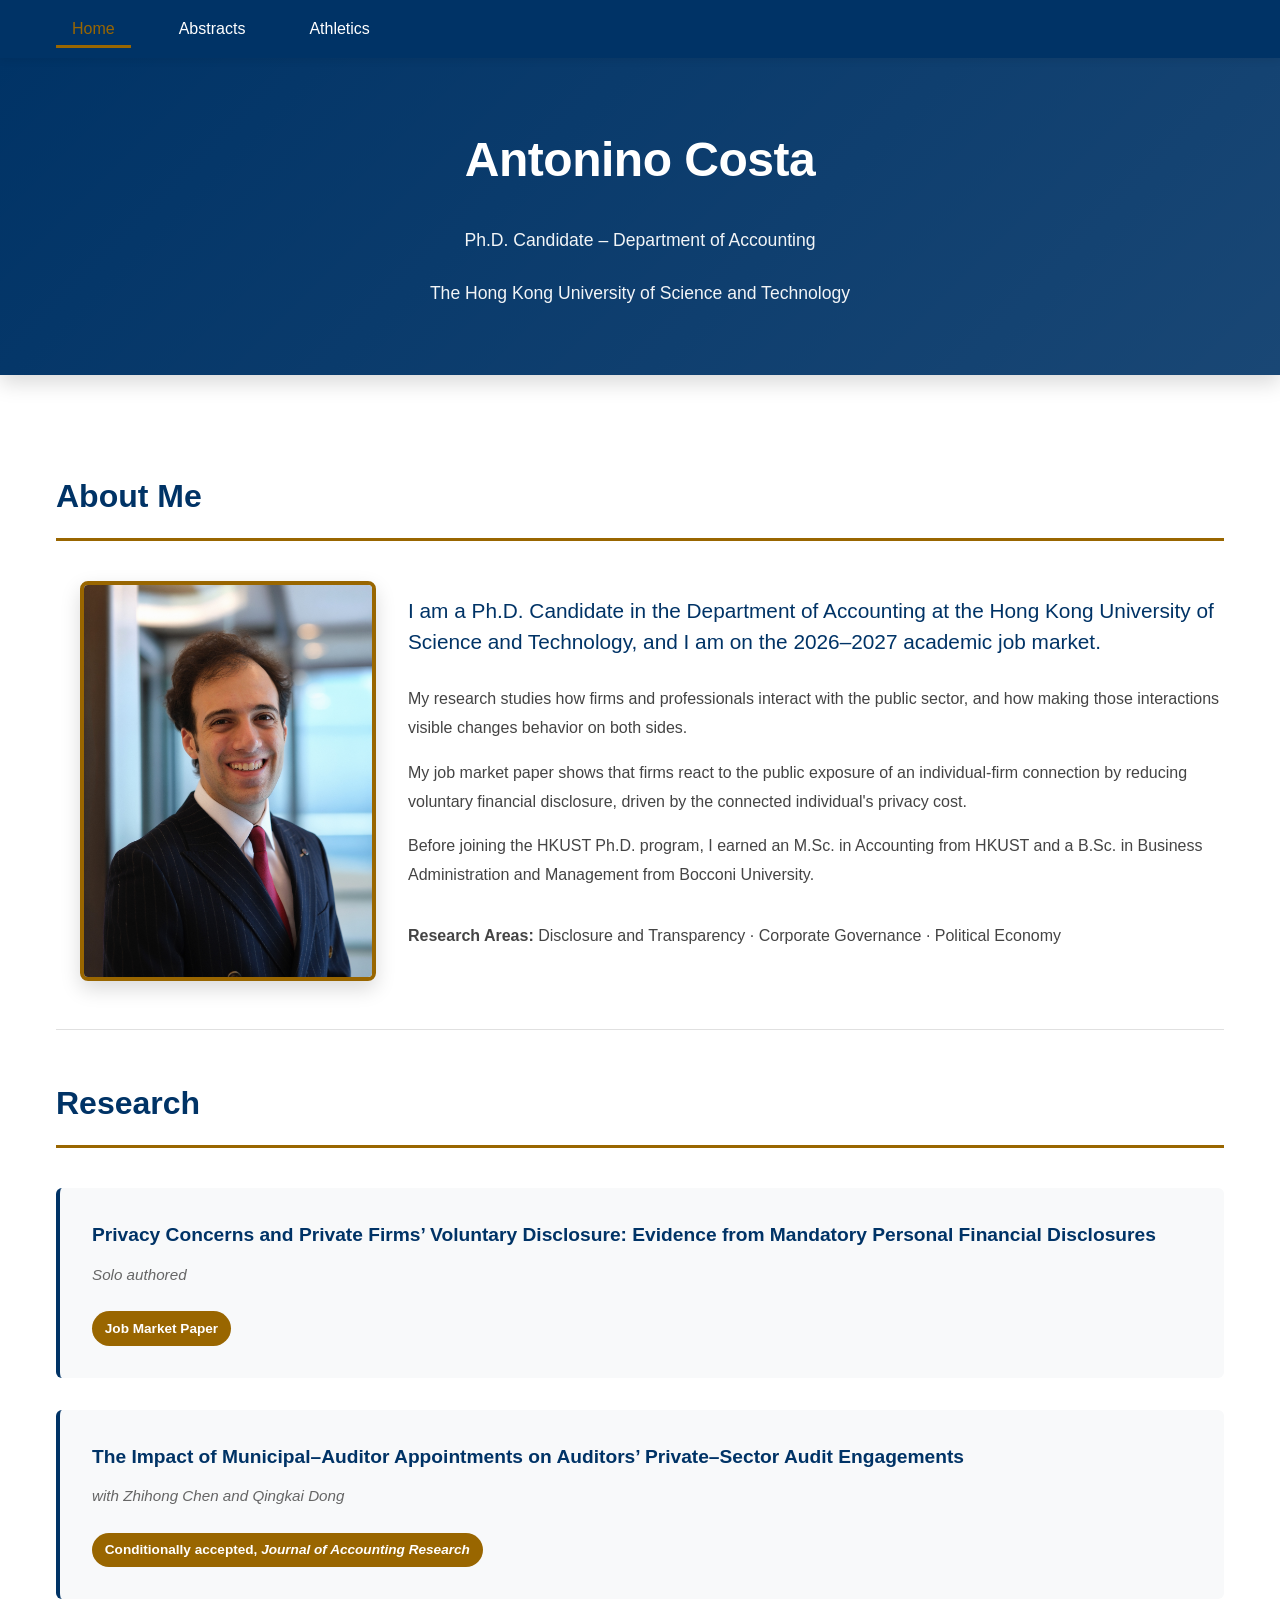
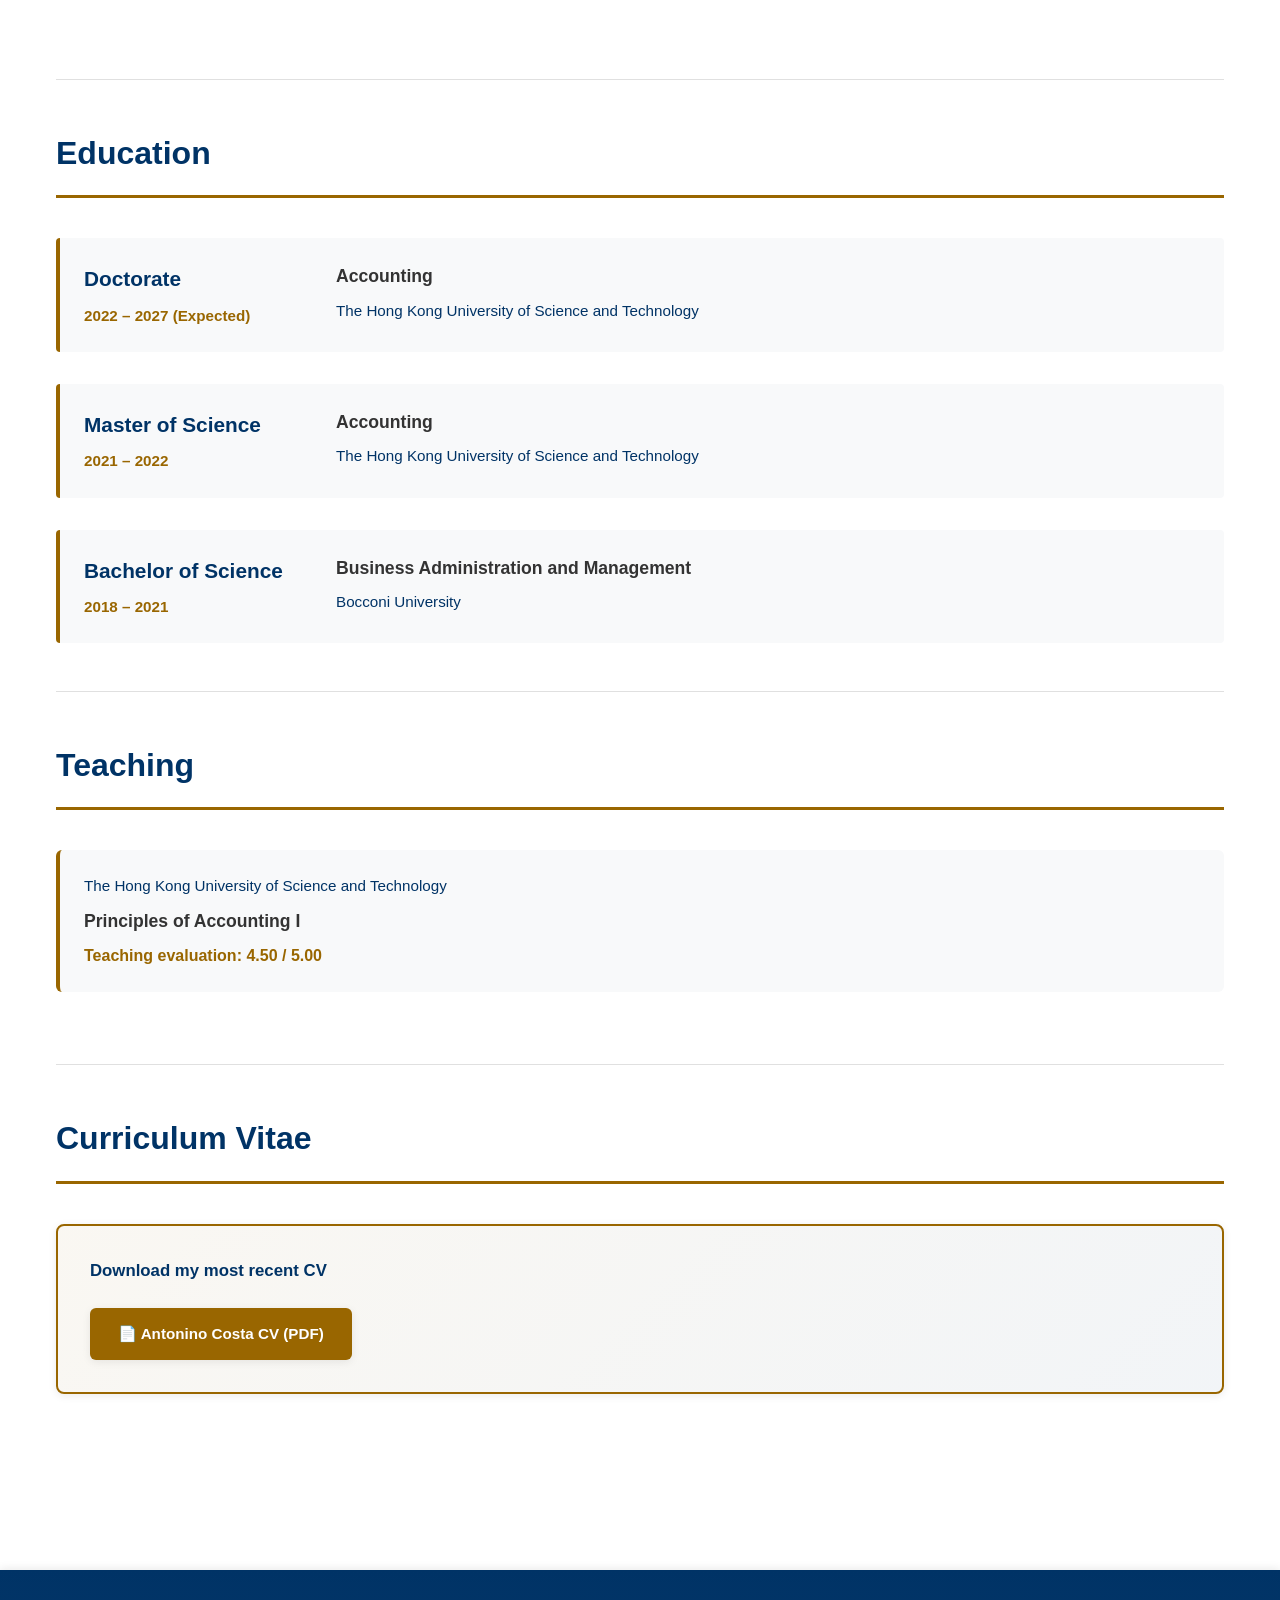
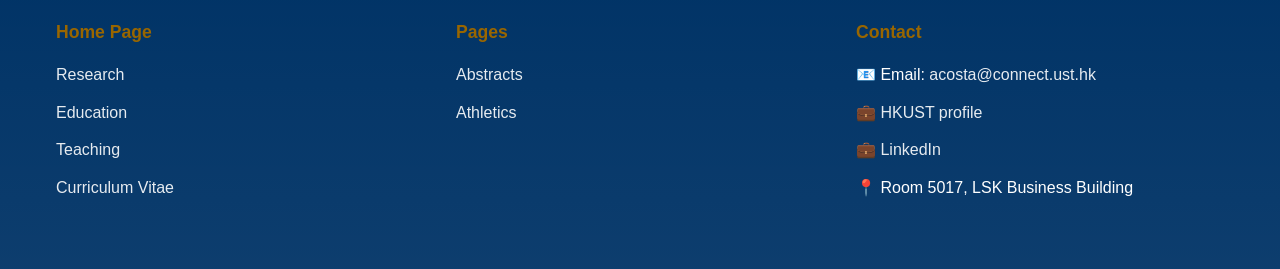
==== index.html @ 9cc1e77f "empty" ====
<!DOCTYPE html>
<html lang="en" translate="no">
<head>
    <meta charset="UTF-8">
    <meta name="google-site-verification" content="oJde-VZLw5Wp835cpWdoQq_zmQ8JZDAaL4ZJ8_jVG5o" />
    <meta name="viewport" content="width=device-width, initial-scale=1.0">
    <meta http-equiv="X-UA-Compatible" content="ie=edge">
    <title>Antonino Costa | Ph.D. Candidate in Accounting, HKUST</title>
    <meta name="description" content="Antonino Costa is a Ph.D. Candidate in Accounting at HKUST, on the 2026-2027 academic job market. Research on transparency, political economy, and private firms.">
    <meta name="keywords" content="Antonino Costa, Accounting, Political Economy, Transparency, Disclosure, HKUST, Job Market Candidate">
    <meta name="author" content="Antonino Costa">
    <meta name="google" content="notranslate">
    <link rel="canonical" href="https://antoninocosta.github.io/">



    <!-- Link previews (LinkedIn, Slack, X, iMessage) -->
    <meta property="og:type" content="profile">
    <meta property="og:title" content="Antonino Costa | Ph.D. Candidate in Accounting, HKUST">
    <meta property="og:description" content="Ph.D. Candidate in Accounting at HKUST, on the 2026-2027 academic job market. Research on transparency, political economy, and private firms.">
    <meta property="og:url" content="https://antoninocosta.github.io/">
    <meta property="og:image" content="https://antoninocosta.github.io/assets/profile.JPG">

    <!-- Content Security Policy -->
    <meta http-equiv="Content-Security-Policy" content="default-src 'self'; style-src 'self'; img-src 'self' data:; font-src 'self'; script-src 'none'; frame-src 'none'; object-src 'none'; base-uri 'self'; form-action 'self'; frame-ancestors 'none';">

    <link rel="stylesheet" href="css/style.css">
    <link rel="icon" type="image/svg+xml"
          href="data:image/svg+xml,<svg xmlns='http://www.w3.org/2000/svg' viewBox='0 0 100 100'><text x='8' y='75' font-family='Georgia,serif' font-size='70'>AC</text></svg>">
</head>
<body>
    <a href="#main-content" class="skip-link">Skip to main content</a>

    <!-- Navigation -->
    <nav class="navbar" role="navigation" aria-label="Main navigation">
        <div class="container">
            <ul class="nav-list">
                <li><a href="index.html" class="nav-link active" aria-current="page">Home</a></li>
                <li><a href="pages/abstracts.html" class="nav-link">Abstracts</a></li>
                <li><a href="pages/running.html" class="nav-link">Athletics</a></li>
            </ul>
        </div>
    </nav>

    <!-- Header -->
    <header class="header">
        <div class="container">
            <div class="header-content">
                <h1 class="site-title">Antonino Costa</h1>
                <p class="site-subtitle">Ph.D. Candidate &ndash; Department of Accounting</p>
                <p class="site-subtitle">The Hong Kong University of Science and Technology</p>
            </div>
        </div>
    </header>

    <!-- Main Content -->
    <main id="main-content" class="main-content">
        <div class="container">

            <!-- About Section -->
            <section class="content-section about-section" id="about">
                <div class="page-header">
                    <h2>About Me</h2>
                </div>

                <div class="row">
                    <div class="col col-md-6 about-image-container">
                        <img src="assets/profile.JPG" alt="Antonino Costa" class="about-image">
                    </div>
                    <div class="col col-md-6 about-text">
                        <p class="lead">I am a Ph.D. Candidate in the Department of Accounting at the Hong Kong University of Science and Technology, and I am on the 2026&ndash;2027 academic job market.</p>

                        <p>My research studies how firms and professionals interact with the public sector, and how making those interactions visible changes behavior on both sides.</p>

                        <p>My job market paper shows that firms react to the public exposure of an individual-firm connection by reducing voluntary financial disclosure, driven by the connected individual's privacy cost.</p>

                        <p>Before joining the HKUST Ph.D. program, I earned an M.Sc. in Accounting from HKUST and a B.Sc. in Business Administration and Management from Bocconi University.</p>

                        <div class="mt-4">
                            <p><strong>Research Areas:</strong> Disclosure and Transparency · Corporate Governance · Political Economy</p>
                        </div>
                    </div>


                </div>
            </section>

            <!-- Research Highlights -->
            <section class="content-section research-section" id="research">
                <div class="page-header">
                    <h2>Research</h2>
                </div>

                <div class="research-item">
                    <h3 class="research-title">
                        <a href="pages/abstracts.html#pfd-disclosure">Privacy Concerns and Private Firms&rsquo; Voluntary Disclosure: Evidence from Mandatory Personal Financial Disclosures</a>
                    </h3>
                    <p class="research-authors">Solo authored</p>
                    <span class="research-status published jmp">Job Market Paper</span>
                </div>

                <div class="research-item">
                    <h3 class="research-title">
                        <a href="pages/abstracts.html#municipal-auditors">The Impact of Municipal&ndash;Auditor Appointments on Auditors&rsquo; Private&ndash;Sector Audit Engagements</a>
                    </h3>
                    <p class="research-authors">with Zhihong Chen and Qingkai Dong</p>
                    <span class="research-status published">Conditionally accepted, <em>Journal of Accounting Research</em></span>
                </div>
            </section>

            <!-- Education Section -->
            <section class="content-section education-section" id="education">
                <div class="page-header">
                    <h2>Education</h2>
                </div>

                <div class="education-timeline">
                    <!-- PhD -->
                    <div class="education-item">
                        <div class="education-degree">
                            <h3>Doctorate</h3>
                            <p class="education-period">2022 &ndash; 2027 (Expected)</p>
                        </div>
                        <div class="education-details">
                            <p class="education-major">Accounting</p>
                            <p class="education-university">The Hong Kong University of Science and Technology</p>
                        </div>
                    </div>

                    <!-- Master's -->
                    <div class="education-item">
                        <div class="education-degree">
                            <h3>Master of Science</h3>
                            <p class="education-period">2021 &ndash; 2022</p>
                        </div>
                        <div class="education-details">
                            <p class="education-major">Accounting</p>
                            <p class="education-university">The Hong Kong University of Science and Technology</p>
                        </div>
                    </div>

                    <!-- Bachelor's -->
                    <div class="education-item">
                        <div class="education-degree">
                            <h3>Bachelor of Science</h3>
                            <p class="education-period">2018 &ndash; 2021</p>
                        </div>
                        <div class="education-details">
                            <p class="education-major">Business Administration and Management</p>
                            <p class="education-university">Bocconi University</p>
                        </div>
                    </div>
                </div>
            </section>

            <!-- Teaching Section -->
            <section class="content-section teaching-section" id="teaching">
                <div class="page-header">
                    <h2>Teaching</h2>
                </div>
                <div class="course-item">
                    <p class="teaching-institution">The Hong Kong University of Science and Technology</p>
                    <p class="course-name">Principles of Accounting I</p>
                    <p class="course-evaluation">Teaching evaluation: 4.50 / 5.00</p>
                </div>
            </section>

            <!-- CV and Contact Section -->
            <section class="content-section cv-section" id="cv">
                <div class="page-header">
                    <h2>Curriculum Vitae</h2>
                </div>

                <div class="cv-download">
                    <p><strong>Download my most recent CV</strong></p>
                    <a href="assets/cv_Antonino.pdf" class="btn btn-primary" download>
                        &#128196; Antonino Costa CV (PDF)
                    </a>
                </div>
            </section>

        </div>
    </main>

    <!-- Footer -->
    <footer class="footer">
        <div class="container">
            <div class="footer-content">

                <div class="footer-section">
                    <h3>Home Page</h3>
                    <ul>
                        <li><a href="#research">Research</a></li>
                        <li><a href="#education">Education</a></li>
                        <li><a href="#teaching">Teaching</a></li>
                        <li><a href="#cv">Curriculum Vitae</a></li>
                    </ul>
                </div>

                <div class="footer-section">
                    <h3>Pages</h3>
                    <ul>
                        <li><a href="pages/abstracts.html">Abstracts</a></li>
                        <li><a href="pages/running.html">Athletics</a></li>
                    </ul>
                </div>

                <div class="footer-section">
                    <h3>Contact</h3>
                    <ul>
                        <li>&#128231; Email: <a href="mailto:acosta@connect.ust.hk">acosta@connect.ust.hk</a></li>
                        <li>&#128188; <a href="https://bmphd.hkust.edu.hk/programs/student-profiles/1700" target="_blank" rel="noopener">HKUST profile</a></li>
                        <li>&#128188; <a href="https://www.linkedin.com/in/antocosta/" target="_blank" rel="noopener">LinkedIn</a></li>
                        <li>&#128205; Room 5017, LSK Business Building</li>
                    </ul>
                </div>

            </div>
        </div>
    </footer>
</body>
</html>
---- css/style.css ----
/* ========================================
   ROOT VARIABLES & GLOBAL STYLES
   ======================================== */

:root {
    --color-brown: rgb(153, 102, 0);
    --color-dark-blue: rgb(0, 51, 102);
    --color-white: white;
    --color-light-gray: #f8f9fa;
    --color-border: #e0e0e0;
    --color-light-brown: rgba(153, 102, 0, 0.05);
    --color-dark-blue-light: rgba(0, 51, 102, 0.05);
    --spacing-unit: 1rem;
    --transition: all 0.3s ease;
    --box-shadow-subtle: 0 2px 8px rgba(0, 0, 0, 0.08);
    --box-shadow-medium: 0 4px 12px rgba(0, 0, 0, 0.12);
    --box-shadow-prominent: 0 8px 20px rgba(0, 0, 0, 0.15);
}

* {
    margin: 0;
    padding: 0;
    box-sizing: border-box;
}

html {
    scroll-behavior: smooth;
}

body {
    font-family: 'Segoe UI', Tahoma, Geneva, Verdana, sans-serif;
    line-height: 1.6;
    color: #333;
    background-color: var(--color-white);
}

/* ========================================
   ACCESSIBILITY & SKIP LINK
   ======================================== */

.skip-link {
    position: absolute;
    top: -40px;
    left: 0;
    background: var(--color-dark-blue);
    color: var(--color-white);
    padding: 8px;
    text-decoration: none;
    z-index: 100;
    font-weight: 600;
}

.skip-link:focus {
    top: 0;
}

/* ========================================
   CONTAINER & LAYOUT
   ======================================== */

.container {
    max-width: 1200px;
    margin: 0 auto;
    padding: 0 var(--spacing-unit);
}

.row {
    display: flex;
    flex-wrap: wrap;
    gap: 2rem;
    align-items: center;
}

.col {
    flex: 1;
    min-width: 280px;
}

.col-md-6 {
    flex-basis: calc(50% - 1rem);
}

@media (max-width: 768px) {
    .col-md-6 {
        flex-basis: 100%;
    }

    .row {
        gap: 1.5rem;
    }
}

/* ========================================
   NAVIGATION BAR
   ======================================== */

.navbar {
    background-color: var(--color-dark-blue);
    position: sticky;
    top: 0;
    z-index: 50;
    box-shadow: var(--box-shadow-subtle);
}

.nav-list {
    list-style: none;
    display: flex;
    gap: 2rem;
    padding: 1rem 0;
}

.nav-link {
    color: var(--color-white);
    text-decoration: none;
    font-weight: 500;
    padding: 0.5rem 1rem;
    border-bottom: 3px solid transparent;
    transition: var(--transition);
    position: relative;
}

.nav-link:hover,
.nav-link.active {
    color: var(--color-brown);
    border-bottom-color: var(--color-brown);
}

@media (max-width: 768px) {
    .nav-list {
        flex-direction: column;
        gap: 0.5rem;
        padding: 0.75rem 0;
    }

    .nav-link {
        padding: 0.5rem 0;
    }
}

/* ========================================
   HEADER
   ======================================== */

.header {
    background: linear-gradient(135deg, var(--color-dark-blue) 0%, rgba(0, 51, 102, 0.9) 100%);
    color: var(--color-white);
    padding: 4rem var(--spacing-unit);
    text-align: center;
    box-shadow: var(--box-shadow-prominent);
}

.header-content {
    display: flex;
    flex-direction: column;
    align-items: center;
    gap: 1rem;
}

.site-title {
    font-size: 3rem;
    font-weight: 700;
    margin-bottom: 0.5rem;
    letter-spacing: -0.5px;
}

.site-subtitle {
    font-size: 1.1rem;
    font-weight: 300;
    margin: 0.25rem 0;
    opacity: 0.95;
}

@media (max-width: 768px) {
    .site-title {
        font-size: 2rem;
    }

    .site-subtitle {
        font-size: 0.95rem;
    }

    .header {
        padding: 2rem var(--spacing-unit);
    }
}

/* ========================================
   MAIN CONTENT
   ======================================== */

.main-content {
    padding: 3rem 0;
    min-height: calc(100vh - 200px);
}

.content-section {
    padding: 3rem 0;
    border-bottom: 1px solid var(--color-border);
}

.content-section:last-child {
    border-bottom: none;
}

/* ========================================
   SECTION HEADERS
   ======================================== */

.page-header {
    margin-bottom: 2.5rem;
    padding-bottom: 1rem;
    border-bottom: 3px solid var(--color-brown);
}

.page-header h2 {
    font-size: 2rem;
    color: var(--color-dark-blue);
    font-weight: 700;
}

/* ========================================
   ABOUT SECTION
   ======================================== */

.about-text p {
    margin-bottom: 1rem;
    line-height: 1.8;
    color: #444;
}

/* Lead paragraph. Scoped to .about-text so it outranks `.about-text p` above --
   otherwise that rule wins on specificity and silently overrides colour,
   line-height and margin, leaving only a slight size bump. */
.about-text .lead {
    font-size: 1.3rem;
    font-weight: 400;
    line-height: 1.5;
    color: var(--color-dark-blue);
    margin-bottom: 1.75rem;
}

.about-text ul {
    list-style-position: inside;
    margin-left: 1rem;
}

.about-text li {
    margin-bottom: 0.5rem;
    color: #555;
}

.mt-4 {
    margin-top: 2rem;
}

.about-image-container {
    display: flex;
    flex-direction: column;
    align-items: center;
}

/* Desktop: narrow the image column and pull the photo flush left, so the
   remaining width goes to the text instead of to padding around the photo.
   Scoped to min-width 769px so the stacked mobile layout keeps 100% / centred. */
@media (min-width: 769px) {
    .about-section .about-image-container {
        flex: 0 0 320px;
        align-items: flex-start;
        align-self: flex-start;
        padding-left: 1.5rem;
    }

    /* basis 0, not auto: with `auto` the paragraphs' max-content width is used
       to decide wrapping, which pushes this column onto its own line. */
    .about-section .about-text {
        flex: 1 1 0;
        min-width: 0;
    }
}

.about-image {
    width: 100%;
    max-width: 350px;
    border-radius: 8px;
    box-shadow: var(--box-shadow-prominent);
    border: 4px solid var(--color-brown);
}

.image-caption {
    margin-top: 1rem;
    font-size: 0.9rem;
    color: #777;
    font-style: italic;
}

/* ========================================
   EDUCATION SECTION
   ======================================== */

.education-timeline {
    display: flex;
    flex-direction: column;
    gap: 2rem;
}

.education-item {
    display: flex;
    gap: 2rem;
    padding: 1.5rem;
    background-color: var(--color-light-gray);
    border-left: 4px solid var(--color-brown);
    border-radius: 4px;
    transition: var(--transition);
}

.education-item:hover {
    box-shadow: var(--box-shadow-medium);
    transform: translateX(4px);
}

/* Fixed basis so the right-hand column starts at the same x on every row --
   otherwise "Ph.D." and "Bachelor of Science" push it to different offsets. */
.education-degree {
    flex: 0 0 220px;
}

.education-degree h3 {
    font-size: 1.3rem;
    color: var(--color-dark-blue);
    margin-bottom: 0.5rem;
}

.education-period {
    color: var(--color-brown);
    font-weight: 600;
    font-size: 0.95rem;
}

/* Field of study -- deliberately matches .course-name in the Teaching section */
.education-major {
    font-size: 1.1rem;
    font-weight: 600;
    color: #333;
    margin-bottom: 0.5rem;
}

/* Institution -- deliberately matches .teaching-institution in the Teaching section */
.education-university {
    color: var(--color-dark-blue);
    font-size: 0.95rem;
    font-weight: 500;
}

@media (max-width: 768px) {
    .education-item {
        flex-direction: column;
        gap: 1rem;
    }

    /* stacked on mobile: the fixed basis would become a fixed height */
    .education-degree {
        flex-basis: auto;
    }
}

/* ========================================
   RESEARCH SECTION (INDEX)
   ======================================== */

.research-item {
    padding: 2rem;
    margin-bottom: 2rem;
    background-color: var(--color-light-gray);
    border-radius: 6px;
    border-left: 4px solid var(--color-dark-blue);
    transition: var(--transition);
}

.research-item:hover {
    box-shadow: var(--box-shadow-medium);
    transform: translateY(-2px);
}

.research-title {
    font-size: 1.2rem;
    color: var(--color-dark-blue);
    font-weight: 600;
    margin-bottom: 0.75rem;
    line-height: 1.6;
}

/* Paper titles link through to their abstract. Inherit the heading's colour so
   the title still reads as a heading; the underline appears on hover/focus. */
.research-title a {
    color: inherit;
    text-decoration: none;
    border-bottom: 1px solid transparent;
    transition: var(--transition);
}

.research-title a:hover {
    color: var(--color-brown);
    border-bottom-color: var(--color-brown);
}

.research-title a:focus-visible {
    outline: 2px solid var(--color-brown);
    outline-offset: 3px;
    border-radius: 2px;
}

.research-authors {
    color: #666;
    font-style: italic;
    margin-bottom: 1rem;
    font-size: 0.95rem;
}

.research-status {
    display: inline-block;
    padding: 0.4rem 0.8rem;
    border-radius: 20px;
    font-size: 0.85rem;
    font-weight: 600;
    margin-top: 0.5rem;
}

.research-status.published {
    background-color: var(--color-brown);
    color: var(--color-white);
}

.research-status.under-review {
    background-color: #ff9800;
    color: var(--color-white);
}

.research-status.in-progress {
    background-color: #2196F3;
    color: var(--color-white);
}

/* ========================================
   ABSTRACTS PAGE STYLING
   ======================================== */

.abstract-item {
    background: var(--color-white);
    border: 2px solid var(--color-border);
    border-left: 6px solid var(--color-brown);
    border-radius: 8px;
    padding: 2.5rem;
    margin: 0 auto 2.5rem auto;
    max-width: 900px;
    box-shadow: var(--box-shadow-subtle);
    transition: var(--transition);
}

.abstract-item:hover {
    box-shadow: var(--box-shadow-medium);
    border-left-color: var(--color-dark-blue);
    transform: translateY(-2px);
}

.abstract-item .research-title {
    color: var(--color-dark-blue);
    font-size: 1.4rem;
    margin-bottom: 1rem;
    line-height: 1.7;
    padding-bottom: 0.75rem;
    border-bottom: 2px solid var(--color-light-brown);
}

.abstract-item .research-authors {
    font-size: 0.95rem;
    color: var(--color-brown);
    margin-bottom: 1.25rem;
    font-style: normal;
    font-weight: 500;
}

/* Status pill: equal 1.25rem gap above and below. `vertical-align: top` stops
   baseline alignment from pushing the pill's padding below the baseline, which
   is what made the gap underneath look larger than the one above. */
.abstract-item .research-status {
    vertical-align: top;
    margin-top: 0;
    margin-bottom: 1.25rem;
}

/* Optional: give the job market paper its own colour.
.research-status.jmp {
    background-color: var(--color-dark-blue);
}
*/

/* Abstract Text Styling */
.abstract {
    display: block;
    font-size: 0.95rem;
    line-height: 1.8;
    color: #444;
    text-align: justify;
    background-color: var(--color-light-gray);
    padding: 1.75rem;
    border-radius: 6px;
    border-left: 3px solid var(--color-brown);
    font-weight: 400;
    letter-spacing: 0.3px;
}

.abstract-item:first-of-type {
    margin-top: 2rem;
}

@media (max-width: 768px) {
    .abstract-item {
        padding: 1.5rem;
        max-width: 100%;
    }

    .abstract-item .research-title {
        font-size: 1.15rem;
    }

    .abstract {
        padding: 1.25rem;
        font-size: 0.9rem;
        text-align: left;
    }
}

/* ========================================
   TEACHING SECTION
   ======================================== */

.course-item {
    padding: 1.5rem;
    background-color: var(--color-light-gray);
    border-radius: 6px;
    border-left: 4px solid var(--color-brown);
    margin-bottom: 1.5rem;
    transition: var(--transition);
}

.course-item:hover {
    box-shadow: var(--box-shadow-subtle);
    transform: translateX(4px);
}

.teaching-institution {
    color: var(--color-dark-blue);
    font-size: 0.95rem;
    margin-bottom: 0.5rem;
    font-weight: 500;
}

.course-name {
    font-size: 1.1rem;
    font-weight: 600;
    color: #333;
    margin-bottom: 0.5rem;
}

.course-evaluation {
    color: var(--color-brown);
    font-weight: 600;
    display: flex;
    align-items: center;
    gap: 0.5rem;
}

/* ========================================
   RUNNING PAGE STYLING
   ======================================== */

.running-introduction {
    max-width: 900px;
    margin: 3rem auto 2.5rem auto;
    padding: 2rem;
    background: linear-gradient(135deg, var(--color-light-brown) 0%, var(--color-dark-blue-light) 100%);
    border-radius: 8px;
    border-left: 5px solid var(--color-brown);
    box-shadow: var(--box-shadow-subtle);
}

.running-introduction p {
    font-size: 1.05rem;
    line-height: 1.8;
    color: var(--color-dark-blue);
    margin-bottom: 1rem;
    font-weight: 500;
}

.running-introduction p:last-child {
    margin-bottom: 0;
}

/* Running Pictures Gallery */
.running.picture {
    max-width: 600px;
    margin: 0 auto 2.5rem auto;
    padding: 0;
    border-radius: 8px;
    overflow: hidden;
    box-shadow: var(--box-shadow-medium);
    transition: var(--transition);
    background-color: var(--color-white);
}

.running.picture:hover {
    box-shadow: var(--box-shadow-prominent);
    transform: translateY(-4px);
}

.running.picture img {
    width: 100%;
    height: auto;
    display: block;
    object-fit: cover;
    max-height: 900px;
    transition: var(--transition);
}

.running.picture:hover img {
    transform: scale(1.02);
}

.running.picture .image-caption {
    margin: 0;
    padding: 1.25rem;
    background-color: var(--color-light-gray);
    color: var(--color-dark-blue);
    font-style: normal;
    font-weight: 600;
    text-align: center;
    font-size: 1rem;
    border-top: 3px solid var(--color-brown);
}

@media (max-width: 668px) {
    .running.picture {
        margin: 0 calc(var(--spacing-unit) * -1) 2rem calc(var(--spacing-unit) * -1);
        border-radius: 0;
    }

    .running.picture img {
        max-height: 900px;
    }

    .running-introduction {
        margin: 2rem var(--spacing-unit);
        padding: 1.5rem;
    }
}

/* Personal Bests Section */
.personal-bests {
    max-width: 900px;
    margin: 3rem auto 3rem auto;
    padding: 0;
}

.personal-bests-header {
    text-align: center;
    margin-bottom: 2rem;
    padding-bottom: 1rem;
    border-bottom: 3px solid var(--color-brown);
}

.personal-bests-header h2 {
    font-size: 2rem;
    color: var(--color-dark-blue);
    font-weight: 700;
}

.personal-best-item {
    display: flex;
    flex-direction: column;
    align-items: center;
    justify-content: center;
    padding: 2rem;
    margin-bottom: 1.5rem;
    background: linear-gradient(135deg, var(--color-dark-blue) 0%, rgba(0, 51, 102, 0.85) 100%);
    border-radius: 8px;
    color: var(--color-white);
    box-shadow: var(--box-shadow-medium);
    transition: var(--transition);
    border: 2px solid var(--color-brown);
    position: relative;
    overflow: hidden;
}

.personal-best-item::before {
    content: '';
    position: absolute;
    top: -50%;
    right: -50%;
    width: 200%;
    height: 200%;
    background: radial-gradient(circle, rgba(255, 255, 255, 0.1) 0%, transparent 70%);
    transition: var(--transition);
    pointer-events: none;
}

.personal-best-item:hover {
    transform: translateY(-6px) scale(1.02);
    box-shadow: var(--box-shadow-prominent);
    border-color: var(--color-white);
}

.personal-best-item:hover::before {
    top: -25%;
    right: -25%;
}

.distance {
    font-size: 1.2rem;
    font-weight: 600;
    margin-bottom: 0.75rem;
    letter-spacing: 0.5px;
    position: relative;
    z-index: 1;
}

.pb-time {
    font-size: 2.5rem;
    font-weight: 700;
    color: var(--color-brown);
    text-shadow: 0 2px 4px rgba(0, 0, 0, 0.3);
    position: relative;
    z-index: 1;
    letter-spacing: -1px;
}

/* Running Page Grid Layout (Alternative Desktop Layout) */
@media (min-width: 1024px) {
    .personal-bests {
        display: grid;
        grid-template-columns: repeat(3, 1fr);
        gap: 2rem;
    }

    .personal-best-item {
        margin-bottom: 0;
    }
}

@media (max-width: 768px) {
    .personal-best-item {
        padding: 1.5rem;
    }

    .pb-time {
        font-size: 2rem;
    }

    .distance {
        font-size: 1rem;
    }

    .personal-bests {
        padding: 0 var(--spacing-unit);
    }
}

/* ========================================
   CV & CONTACT SECTION
   ======================================== */

.cv-download {
    background: linear-gradient(135deg, var(--color-light-brown) 0%, var(--color-dark-blue-light) 100%);
    padding: 2rem;
    border-radius: 8px;
    margin-bottom: 2rem;
    border: 2px solid var(--color-brown);
    box-shadow: var(--box-shadow-subtle);
}

.cv-download p {
    margin-bottom: 1.5rem;
    color: var(--color-dark-blue);
    font-weight: 500;
    font-size: 1.05rem;
}

.btn {
    display: inline-block;
    padding: 0.85rem 1.75rem;
    border-radius: 6px;
    text-decoration: none;
    font-weight: 600;
    transition: var(--transition);
    cursor: pointer;
    border: none;
    font-size: 0.95rem;
    text-align: center;
}

.btn-primary {
    background-color: var(--color-brown);
    color: var(--color-white);
    box-shadow: var(--box-shadow-subtle);
}

.btn-primary:hover {
    background-color: rgb(122, 81, 0);
    box-shadow: var(--box-shadow-medium);
    transform: translateY(-3px);
}

.btn-primary:active {
    transform: translateY(-1px);
}

.contact-content {
    background: linear-gradient(135deg, var(--color-light-gray) 0%, #ffffff 100%);
    padding: 2rem;
    border-radius: 8px;
    border: 1px solid var(--color-border);
    box-shadow: var(--box-shadow-subtle);
}

.contact-content p {
    font-weight: 600;
    color: var(--color-dark-blue);
    margin-bottom: 1rem;
    font-size: 1.05rem;
}

.contact-content ul {
    list-style: none;
}

.contact-content li {
    padding: 0.75rem 0;
    color: #555;
    display: flex;
    align-items: center;
    gap: 0.75rem;
}

.contact-content li::before {
    content: "→";
    color: var(--color-brown);
    font-weight: bold;
}

.contact-content a {
    color: var(--color-brown);
    text-decoration: none;
    font-weight: 500;
    transition: var(--transition);
}

.contact-content a:hover {
    color: var(--color-dark-blue);
    text-decoration: underline;
}

/* ========================================
   FOOTER
   ======================================== */

.footer {
    background: linear-gradient(180deg, var(--color-dark-blue) 0%, rgba(0, 51, 102, 0.95) 100%);
    color: var(--color-white);
    padding: 3rem 0 1.5rem 0;
    margin-top: 3rem;
    box-shadow: 0 -2px 8px rgba(0, 0, 0, 0.08);
}

.footer-content {
    display: grid;
    grid-template-columns: repeat(auto-fit, minmax(200px, 1fr));
    gap: 2rem;
    margin-bottom: 2rem;
}

.footer-section h3 {
    color: var(--color-brown);
    margin-bottom: 1rem;
    font-size: 1.1rem;
    font-weight: 600;
}

.footer-section ul {
    list-style: none;
}

.footer-section li {
    margin-bottom: 0.75rem;
}

.footer-section a {
    color: var(--color-white);
    text-decoration: none;
    transition: var(--transition);
    opacity: 0.9;
    display: inline-flex;
    align-items: center;
    gap: 0.5rem;
}

.footer-section a:hover {
    color: var(--color-brown);
    opacity: 1;
    transform: translateX(3px);
}

.footer-bottom {
    border-top: 1px solid rgba(255, 255, 255, 0.1);
    padding-top: 1.5rem;
    text-align: center;
    color: rgba(255, 255, 255, 0.8);
    font-size: 0.85rem;
}

@media (max-width: 768px) {
    .footer-content {
        grid-template-columns: 1fr;
        gap: 1.5rem;
    }

    .footer {
        padding: 2rem 0 1rem 0;
    }
}

/* ========================================
   UTILITY CLASSES
   ======================================== */

.text-center {
    text-align: center;
}

.text-muted {
    color: #666;
    font-size: 0.9rem;
}

.text-highlight {
    color: var(--color-brown);
    font-weight: 600;
}

.mb-1 {
    margin-bottom: 0.5rem;
}

.mb-2 {
    margin-bottom: 1rem;
}

.mb-3 {
    margin-bottom: 1.5rem;
}

.mb-4 {
    margin-bottom: 2rem;
}

.mt-1 {
    margin-top: 0.5rem;
}

.mt-2 {
    margin-top: 1rem;
}

.mt-4 {
    margin-top: 2rem;
}

.p-2 {
    padding: 1rem;
}

.p-3 {
    padding: 1.5rem;
}

/* ========================================
   RESPONSIVE DESIGN
   ======================================== */

@media (max-width: 480px) {
    .site-title {
        font-size: 1.75rem;
    }

    .page-header h2 {
        font-size: 1.3rem;
    }

    .research-title {
        font-size: 1rem;
    }

    .container {
        padding: 0 0.75rem;
    }

    .nav-list {
        gap: 0.75rem;
        padding: 0.5rem 0;
    }

    .btn {
        padding: 0.75rem 1.25rem;
        font-size: 0.9rem;
    }

    .footer-section h3 {
        font-size: 1rem;
    }

    .running-introduction {
        margin: 1.5rem var(--spacing-unit);
        padding: 1.25rem;
    }

    .running-introduction p {
        font-size: 0.95rem;
    }
}

/* ========================================
   PRINT STYLES
   ======================================== */

@media print {
    .navbar,
    .footer,
    .skip-link {
        display: none;
    }

    .abstract-item {
        page-break-inside: avoid;
        box-shadow: none;
        border: 1px solid #ccc;
    }

    .running.picture {
        page-break-inside: avoid;
        box-shadow: none;
    }

    .personal-best-item {
        page-break-inside: avoid;
        box-shadow: none;
        border: 1px solid #333;
        background: white;
        color: #333;
    }

    .pb-time {
        color: var(--color-dark-blue);
    }

    body {
        font-size: 12pt;
        line-height: 1.5;
    }

    .abstract {
        background-color: transparent;
        border: none;
        padding: 0;
    }
}
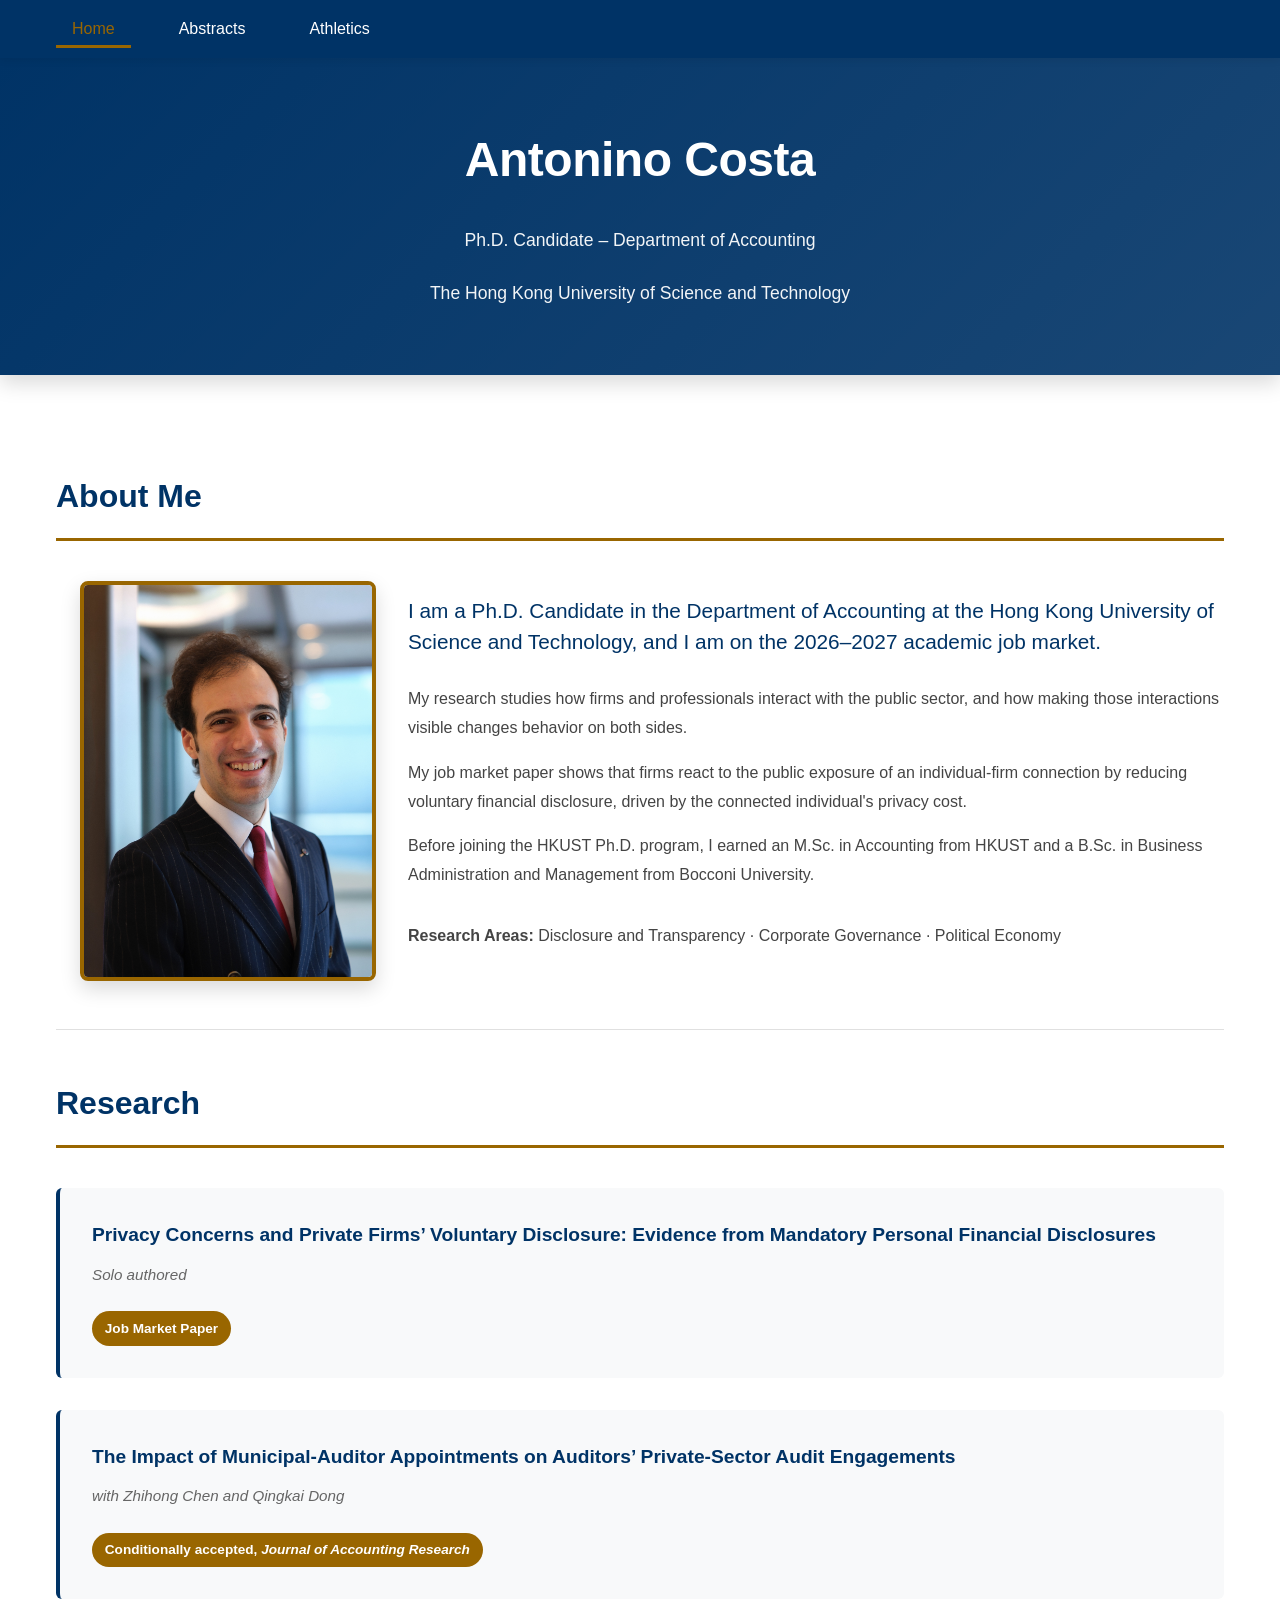
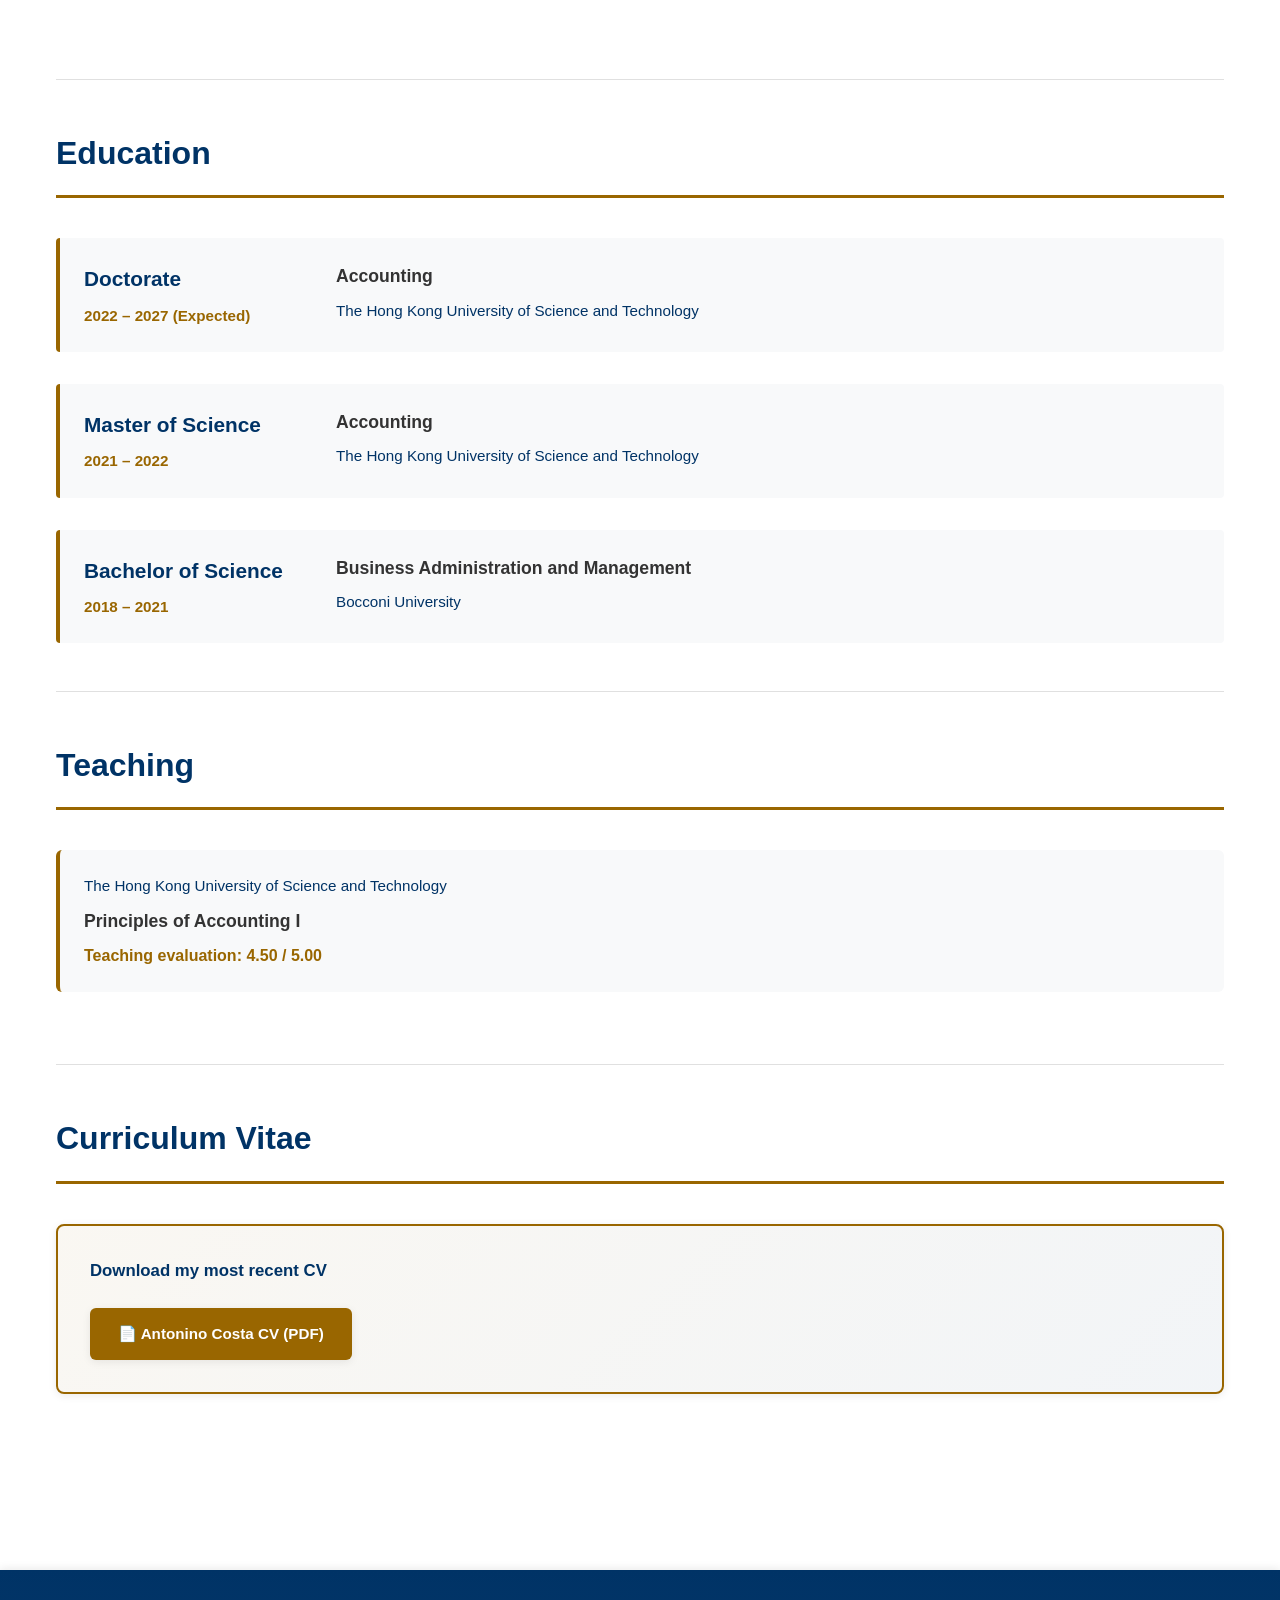
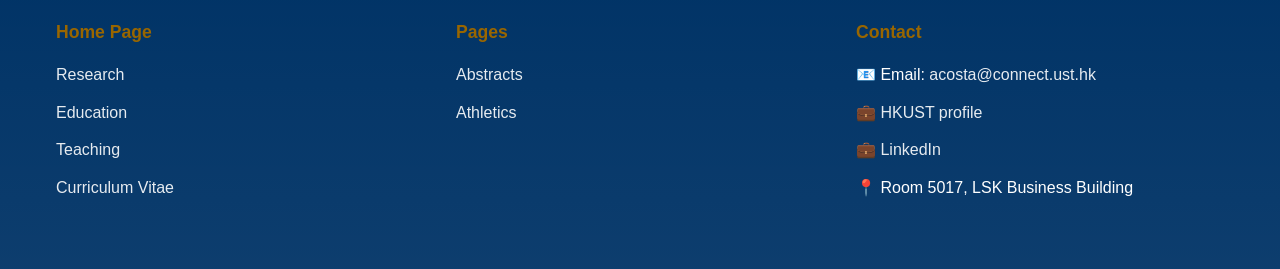
==== commit 71fd8498: "change cv" ====
--- a/index.html
+++ b/index.html
@@ -101,7 +101,7 @@
 
                 <div class="research-item">
                     <h3 class="research-title">
-                        <a href="pages/abstracts.html#municipal-auditors">The Impact of Municipal&ndash;Auditor Appointments on Auditors&rsquo; Private&ndash;Sector Audit Engagements</a>
+                        <a href="pages/abstracts.html#municipal-auditors">The Impact of Municipal-Auditor Appointments on Auditors&rsquo; Private-Sector Audit Engagements</a>
                     </h3>
                     <p class="research-authors">with Zhihong Chen and Qingkai Dong</p>
                     <span class="research-status published">Conditionally accepted, <em>Journal of Accounting Research</em></span>
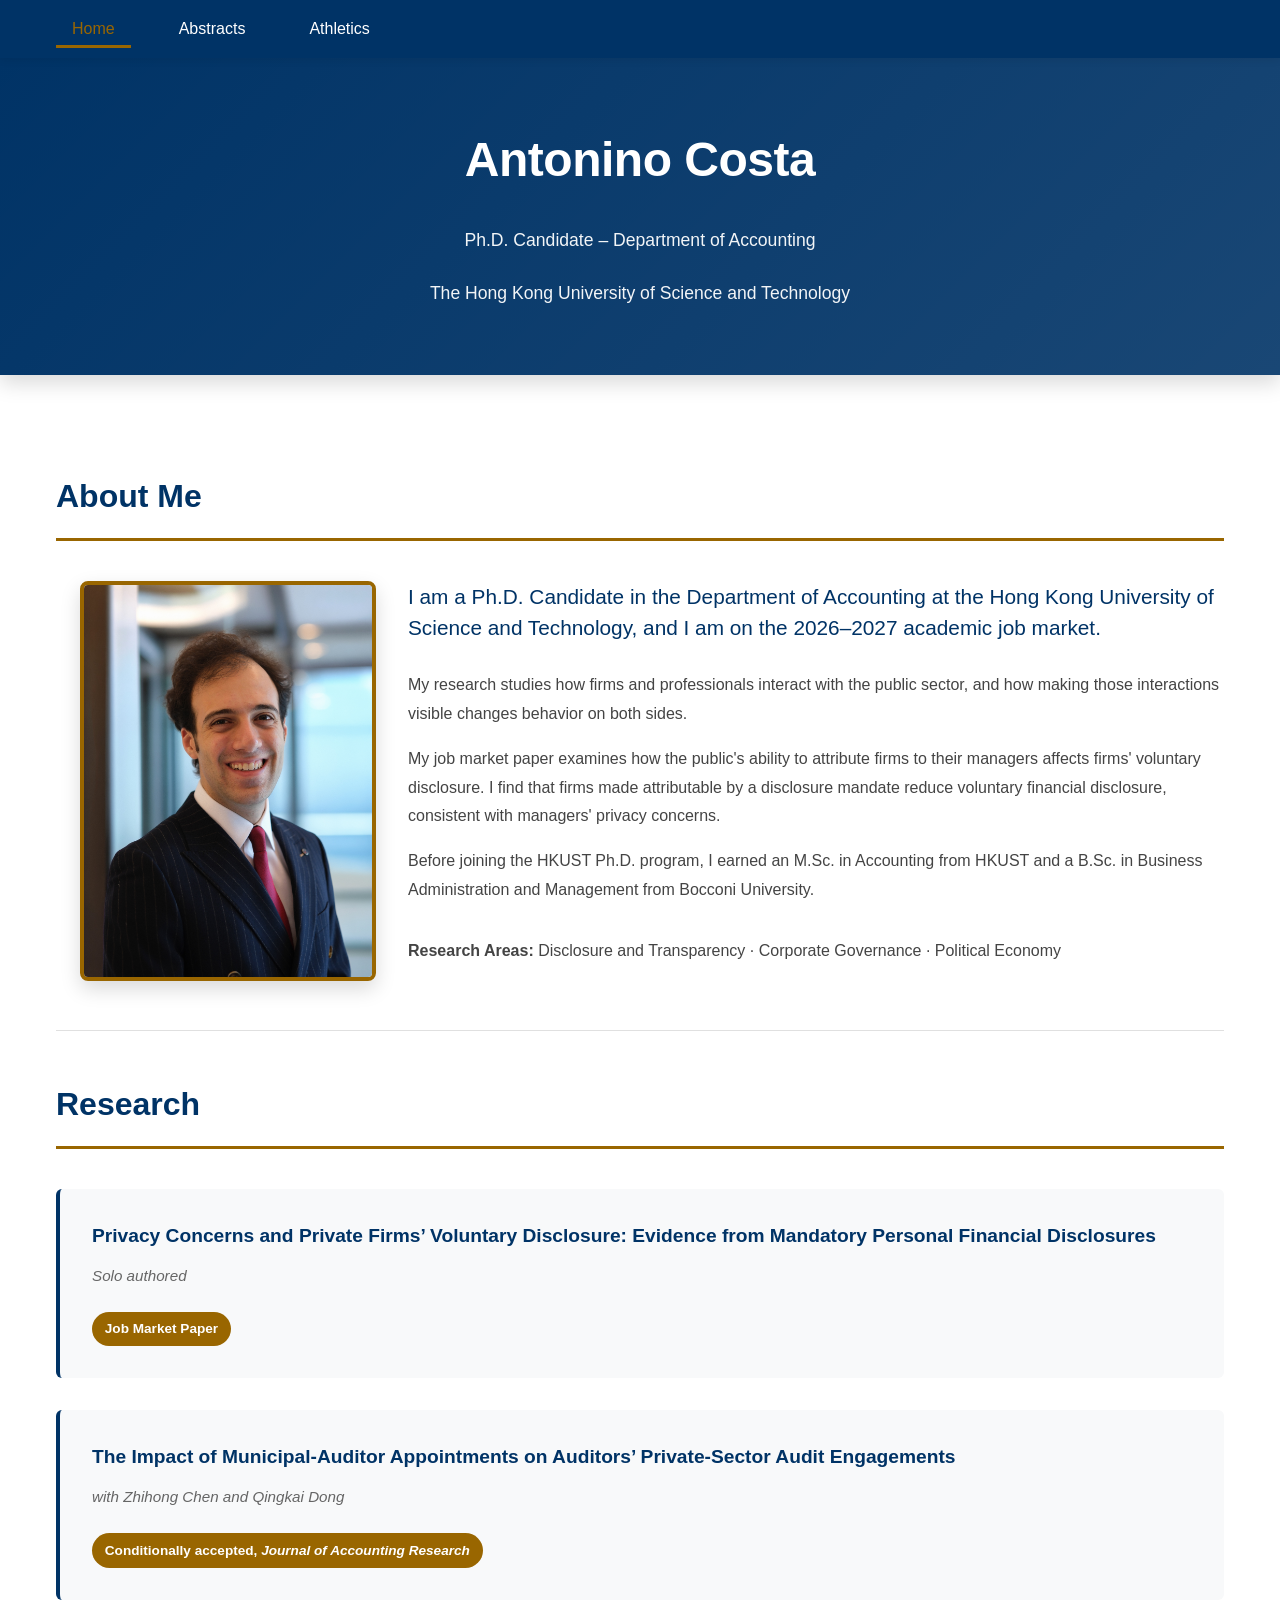
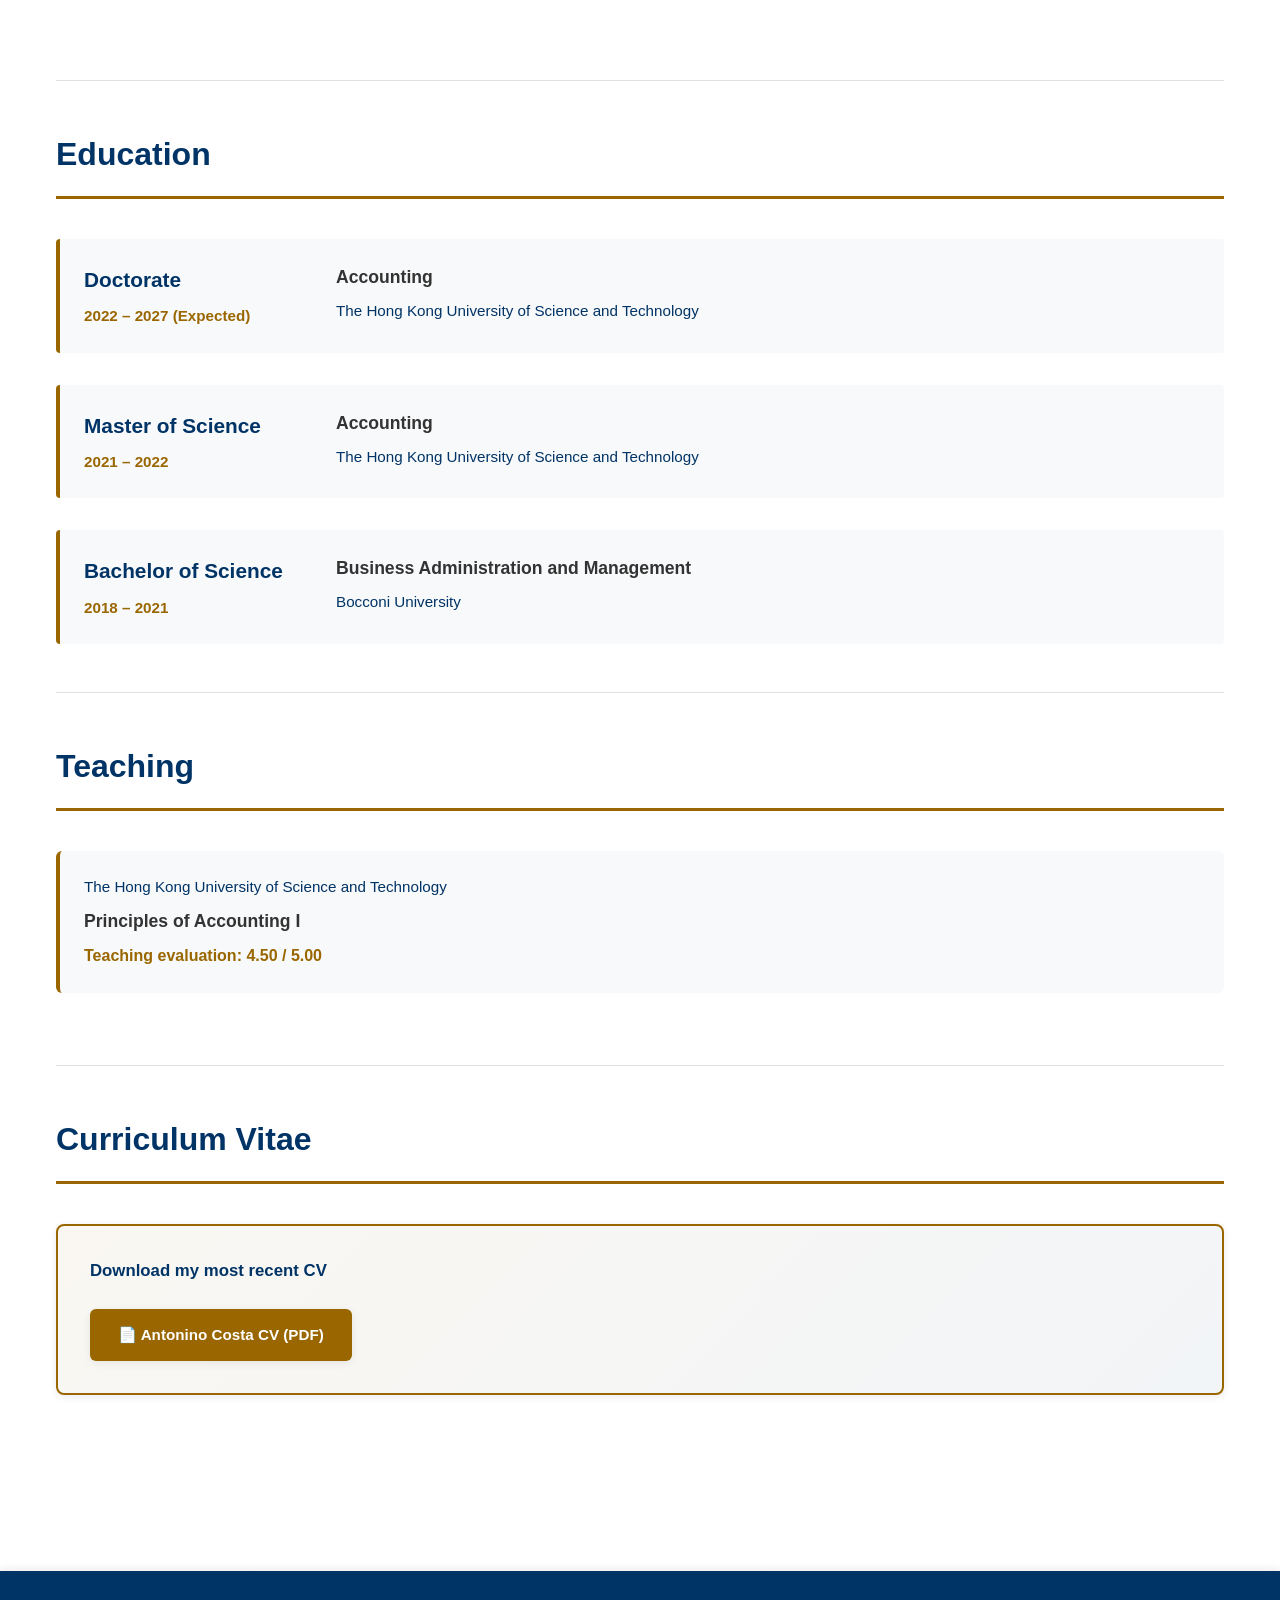
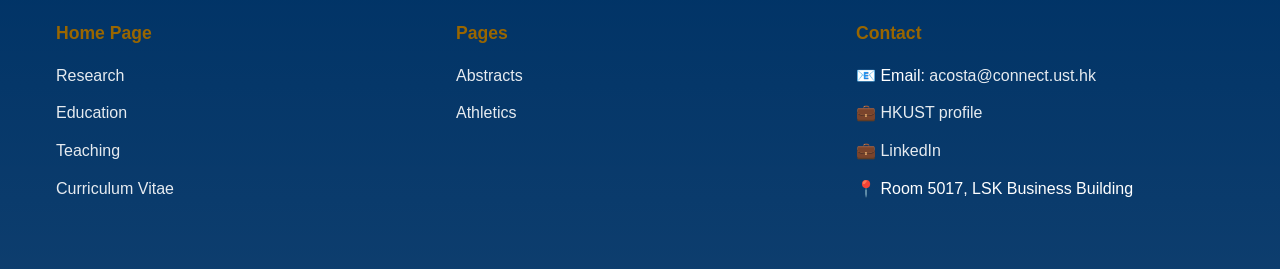
==== commit 87741247: "change intro jmp" ====
--- a/index.html
+++ b/index.html
@@ -72,7 +72,7 @@
 
                         <p>My research studies how firms and professionals interact with the public sector, and how making those interactions visible changes behavior on both sides.</p>
 
-                        <p>My job market paper shows that firms react to the public exposure of an individual-firm connection by reducing voluntary financial disclosure, driven by the connected individual's privacy cost.</p>
+                        <p>My job market paper examines how the public's ability to attribute firms to their managers affects firms' voluntary disclosure. I find that firms made attributable by a disclosure mandate reduce voluntary financial disclosure, consistent with managers' privacy concerns.</p>
 
                         <p>Before joining the HKUST Ph.D. program, I earned an M.Sc. in Accounting from HKUST and a B.Sc. in Business Administration and Management from Bocconi University.</p>
 
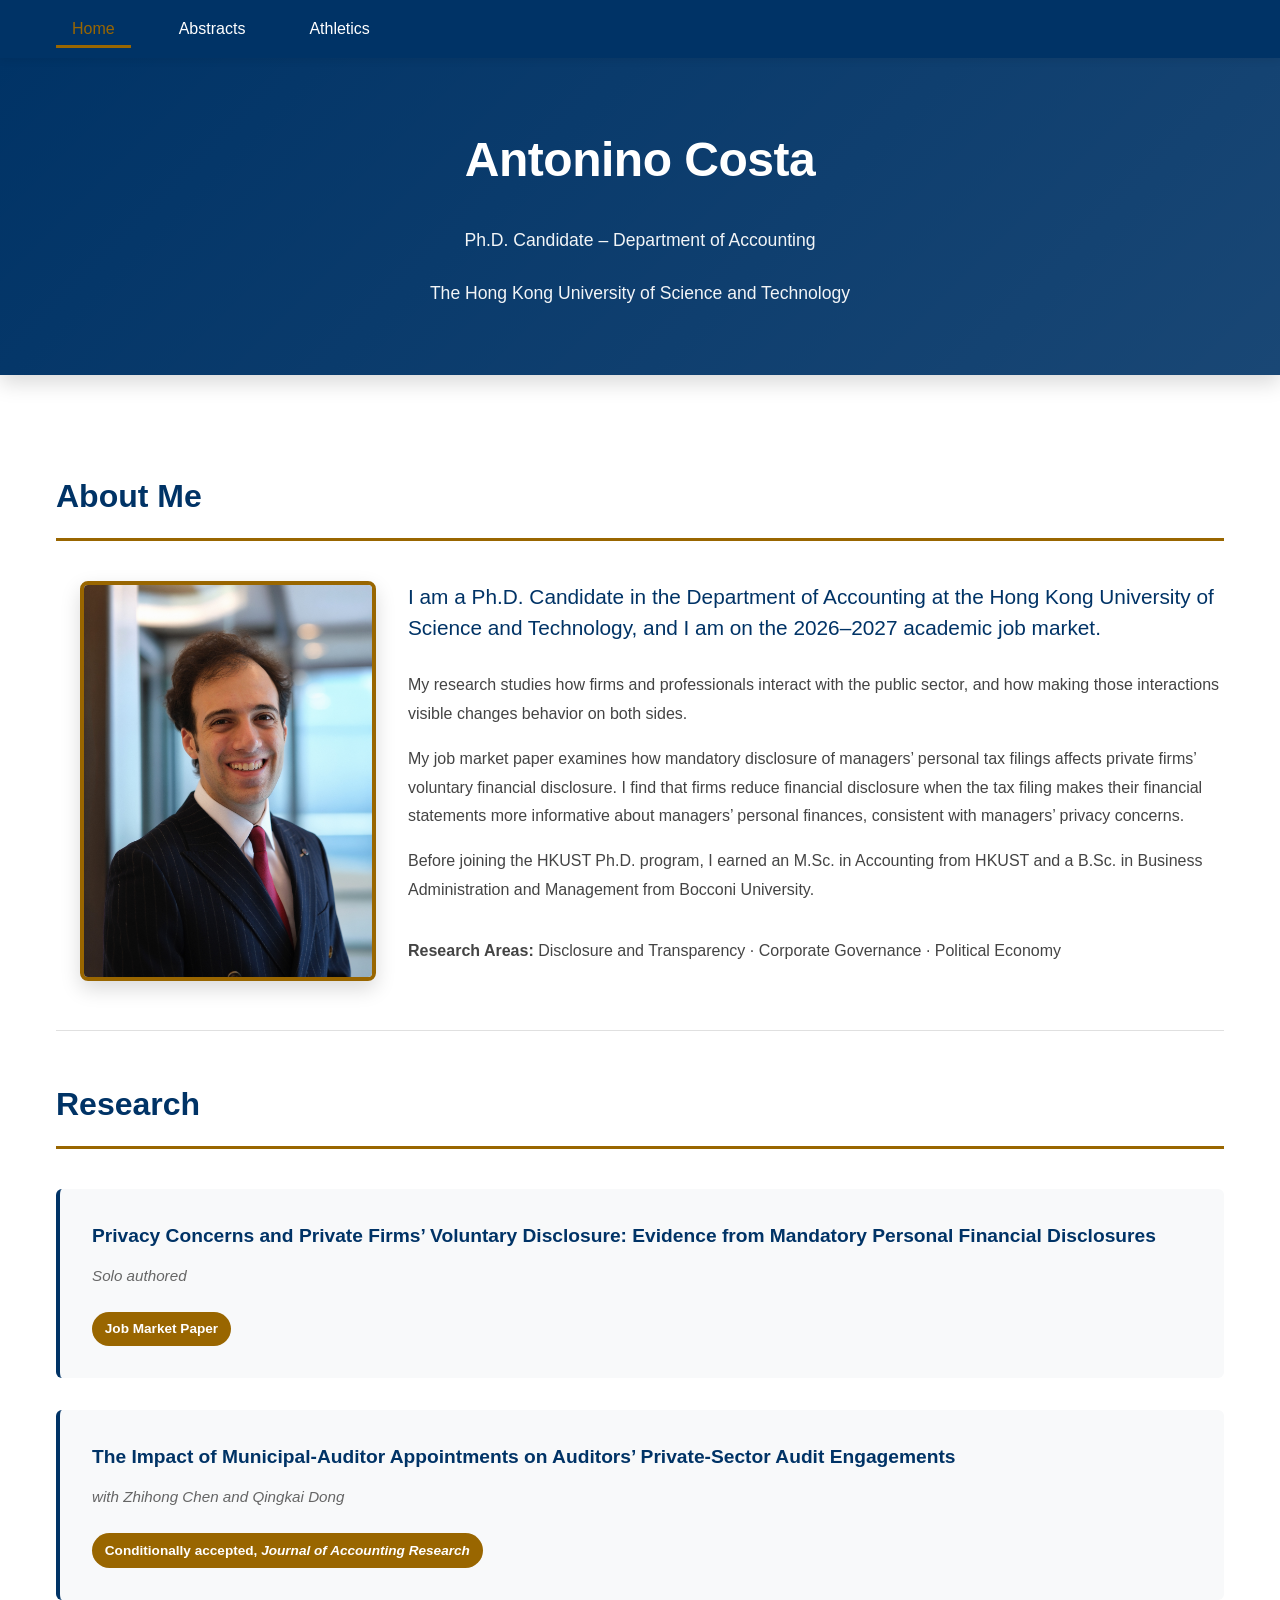
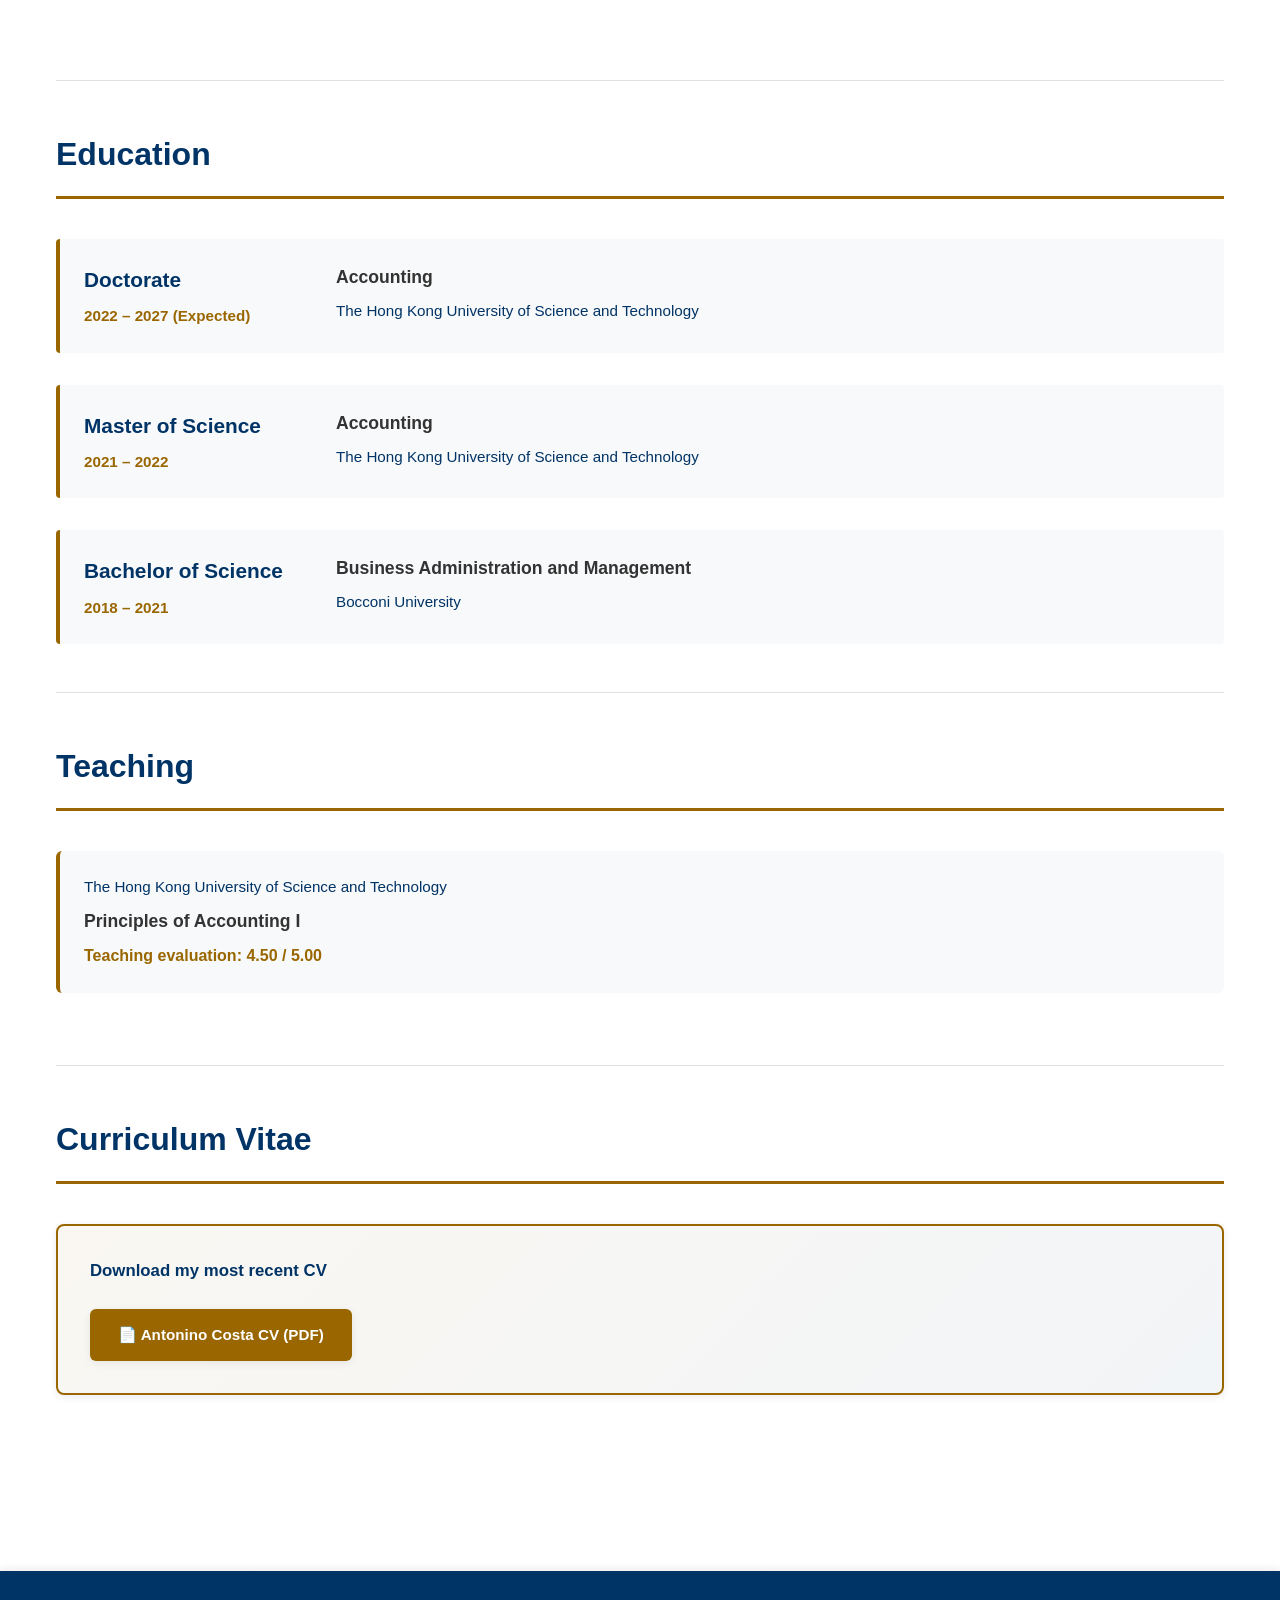
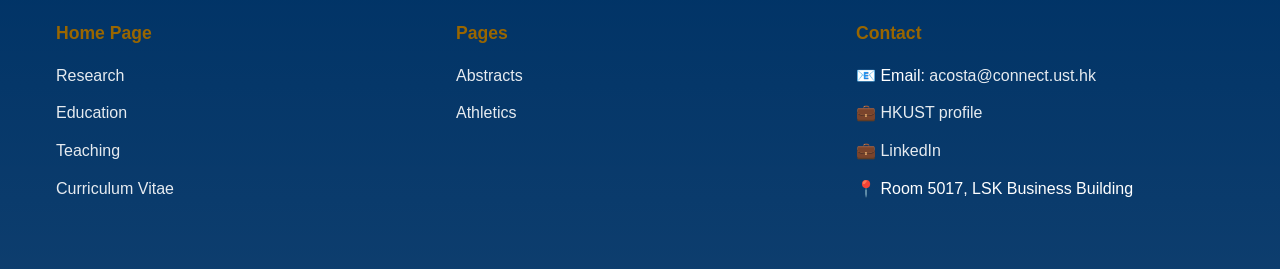
==== commit c55faaf9: "change abstract informativeness" ====
--- a/index.html
+++ b/index.html
@@ -72,7 +72,7 @@
 
                         <p>My research studies how firms and professionals interact with the public sector, and how making those interactions visible changes behavior on both sides.</p>
 
-                        <p>My job market paper examines how the public's ability to attribute firms to their managers affects firms' voluntary disclosure. I find that firms made attributable by a disclosure mandate reduce voluntary financial disclosure, consistent with managers' privacy concerns.</p>
+                        <p>My job market paper examines how mandatory disclosure of managers’ personal tax filings affects private firms’ voluntary financial disclosure. I find that firms reduce financial disclosure when the tax filing makes their financial statements more informative about managers’ personal finances, consistent with managers’ privacy concerns.</p>
 
                         <p>Before joining the HKUST Ph.D. program, I earned an M.Sc. in Accounting from HKUST and a B.Sc. in Business Administration and Management from Bocconi University.</p>
 
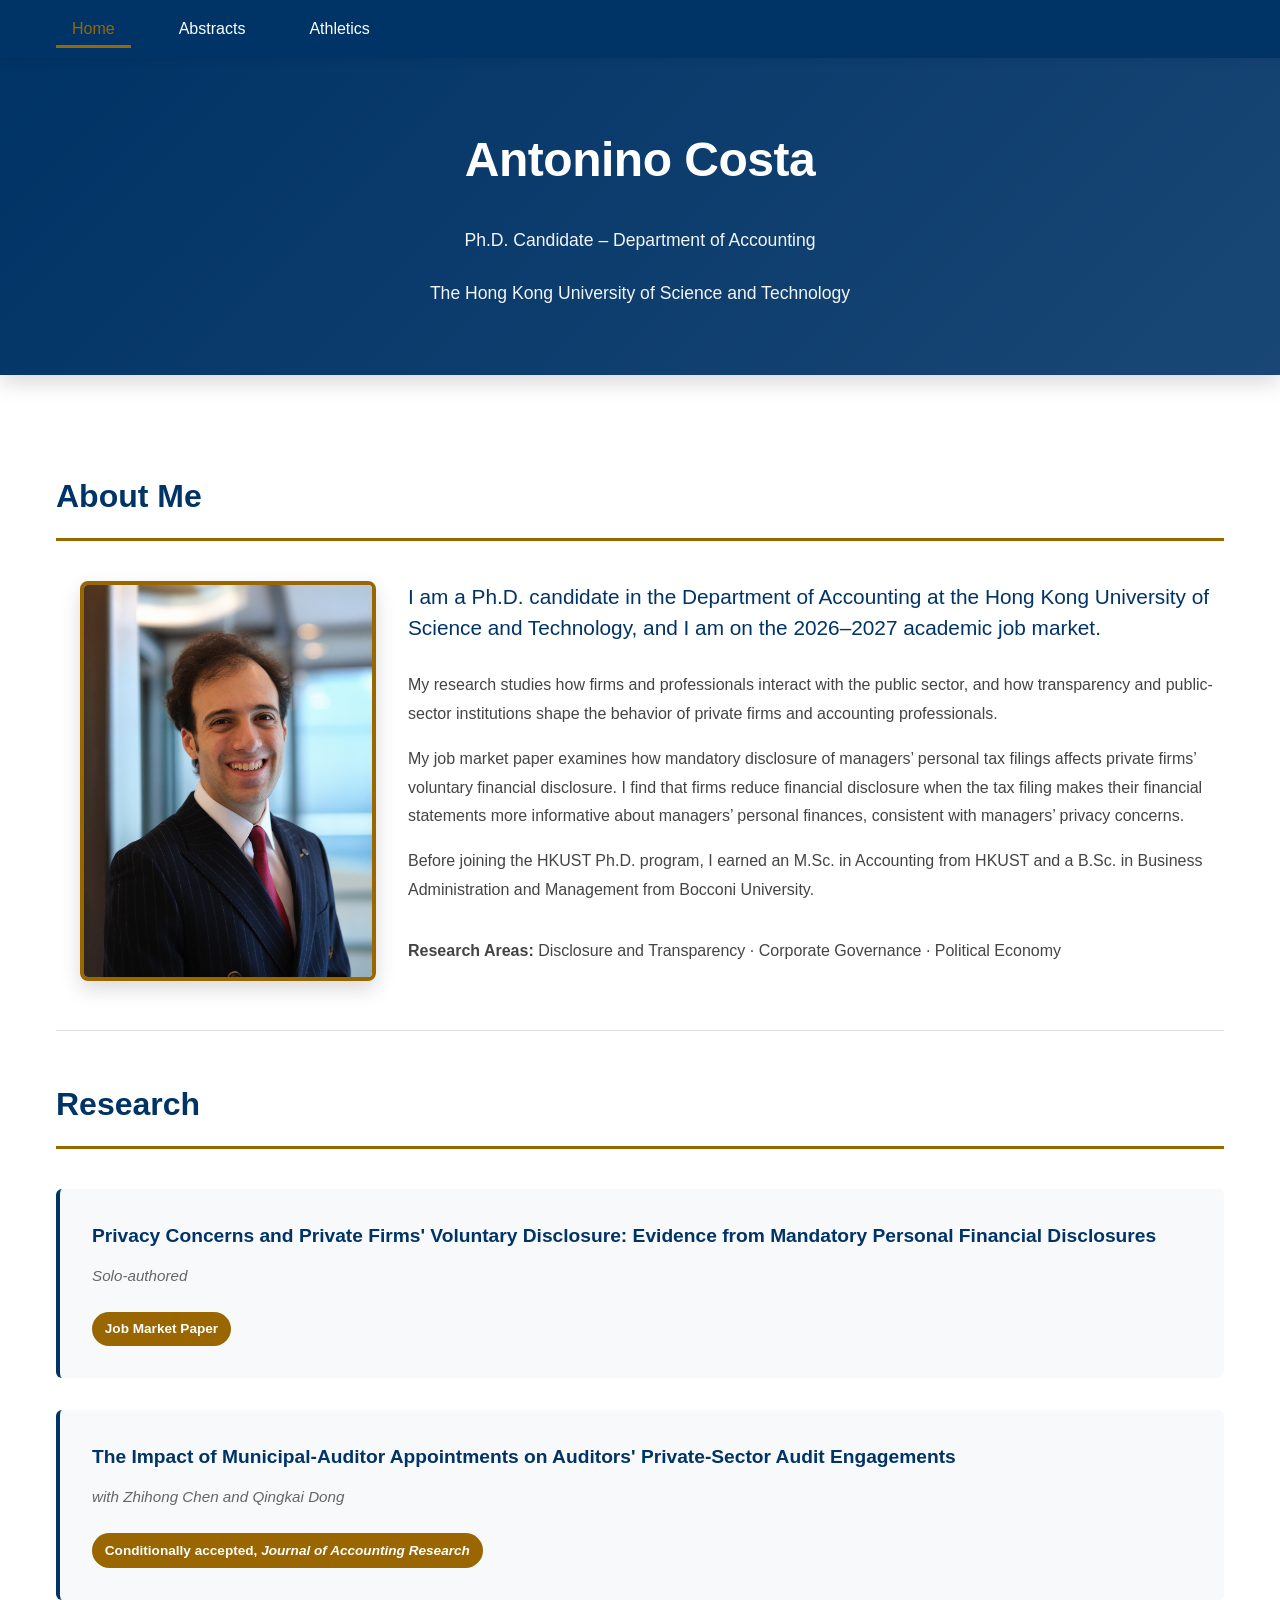
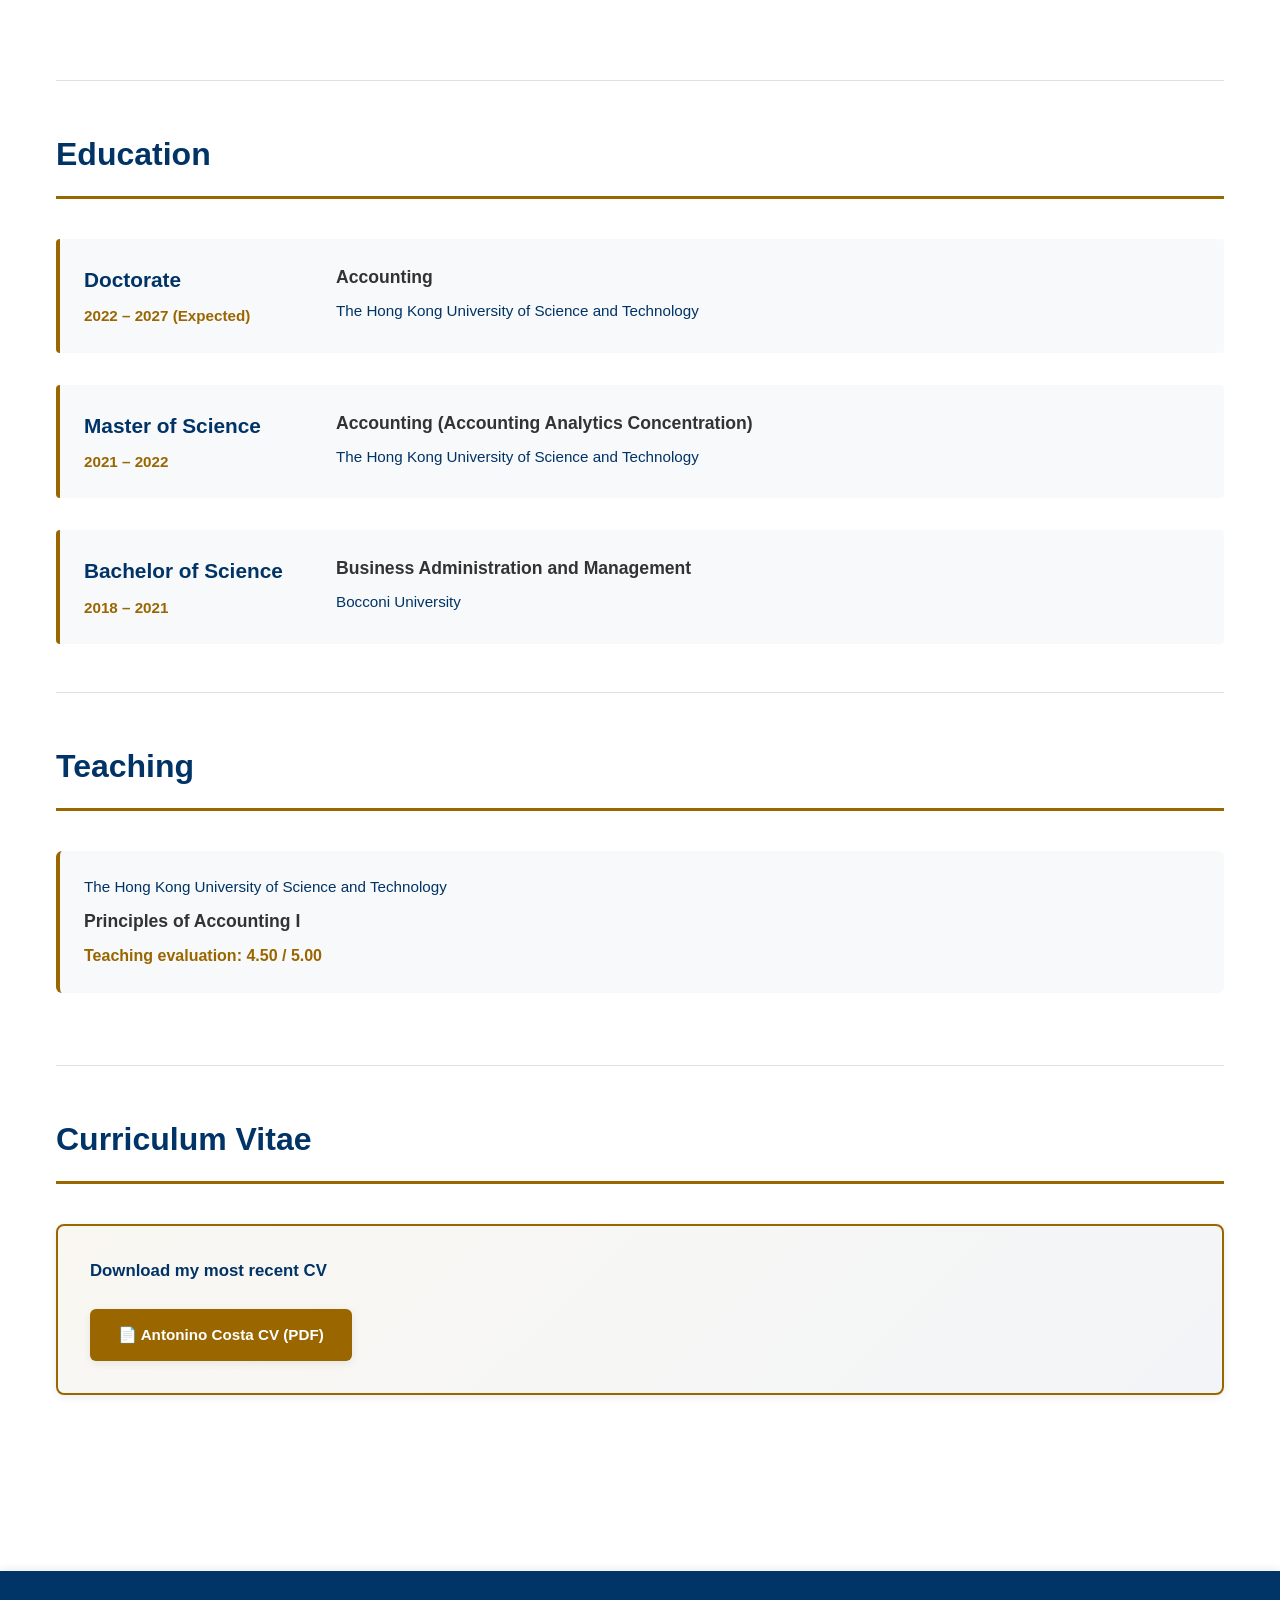
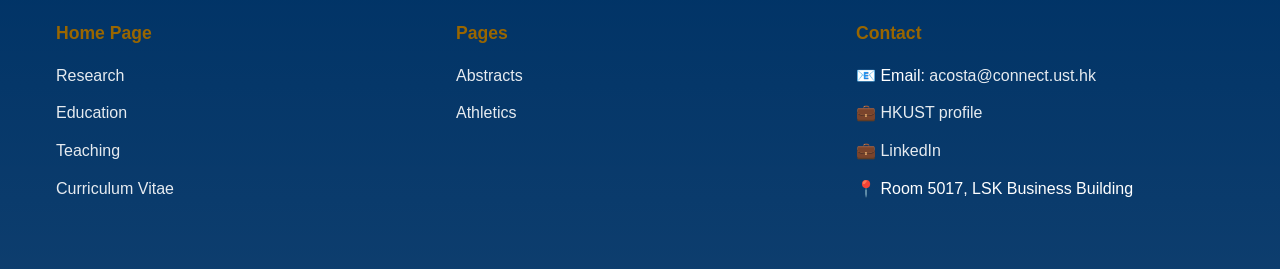
==== commit 6ea50d32: "change apostrophe" ====
--- a/index.html
+++ b/index.html
@@ -68,9 +68,9 @@
                         <img src="assets/profile.JPG" alt="Antonino Costa" class="about-image">
                     </div>
                     <div class="col col-md-6 about-text">
-                        <p class="lead">I am a Ph.D. Candidate in the Department of Accounting at the Hong Kong University of Science and Technology, and I am on the 2026&ndash;2027 academic job market.</p>
-
-                        <p>My research studies how firms and professionals interact with the public sector, and how making those interactions visible changes behavior on both sides.</p>
+                        <p class="lead">I am a Ph.D. candidate in the Department of Accounting at the Hong Kong University of Science and Technology, and I am on the 2026&ndash;2027 academic job market.</p>
+
+                        <p>My research studies how firms and professionals interact with the public sector, and how transparency and public-sector institutions shape the behavior of private firms and accounting professionals.</p>
 
                         <p>My job market paper examines how mandatory disclosure of managers’ personal tax filings affects private firms’ voluntary financial disclosure. I find that firms reduce financial disclosure when the tax filing makes their financial statements more informative about managers’ personal finances, consistent with managers’ privacy concerns.</p>
 
@@ -93,15 +93,15 @@
 
                 <div class="research-item">
                     <h3 class="research-title">
-                        <a href="pages/abstracts.html#pfd-disclosure">Privacy Concerns and Private Firms&rsquo; Voluntary Disclosure: Evidence from Mandatory Personal Financial Disclosures</a>
+                        <a href="pages/abstracts.html#pfd-disclosure">Privacy Concerns and Private Firms' Voluntary Disclosure: Evidence from Mandatory Personal Financial Disclosures</a>
                     </h3>
-                    <p class="research-authors">Solo authored</p>
+                    <p class="research-authors">Solo-authored</p>
                     <span class="research-status published jmp">Job Market Paper</span>
                 </div>
 
                 <div class="research-item">
                     <h3 class="research-title">
-                        <a href="pages/abstracts.html#municipal-auditors">The Impact of Municipal-Auditor Appointments on Auditors&rsquo; Private-Sector Audit Engagements</a>
+                        <a href="pages/abstracts.html#municipal-auditors">The Impact of Municipal-Auditor Appointments on Auditors' Private-Sector Audit Engagements</a>
                     </h3>
                     <p class="research-authors">with Zhihong Chen and Qingkai Dong</p>
                     <span class="research-status published">Conditionally accepted, <em>Journal of Accounting Research</em></span>
@@ -134,7 +134,7 @@
                             <p class="education-period">2021 &ndash; 2022</p>
                         </div>
                         <div class="education-details">
-                            <p class="education-major">Accounting</p>
+                            <p class="education-major">Accounting (Accounting Analytics Concentration)</p>
                             <p class="education-university">The Hong Kong University of Science and Technology</p>
                         </div>
                     </div>
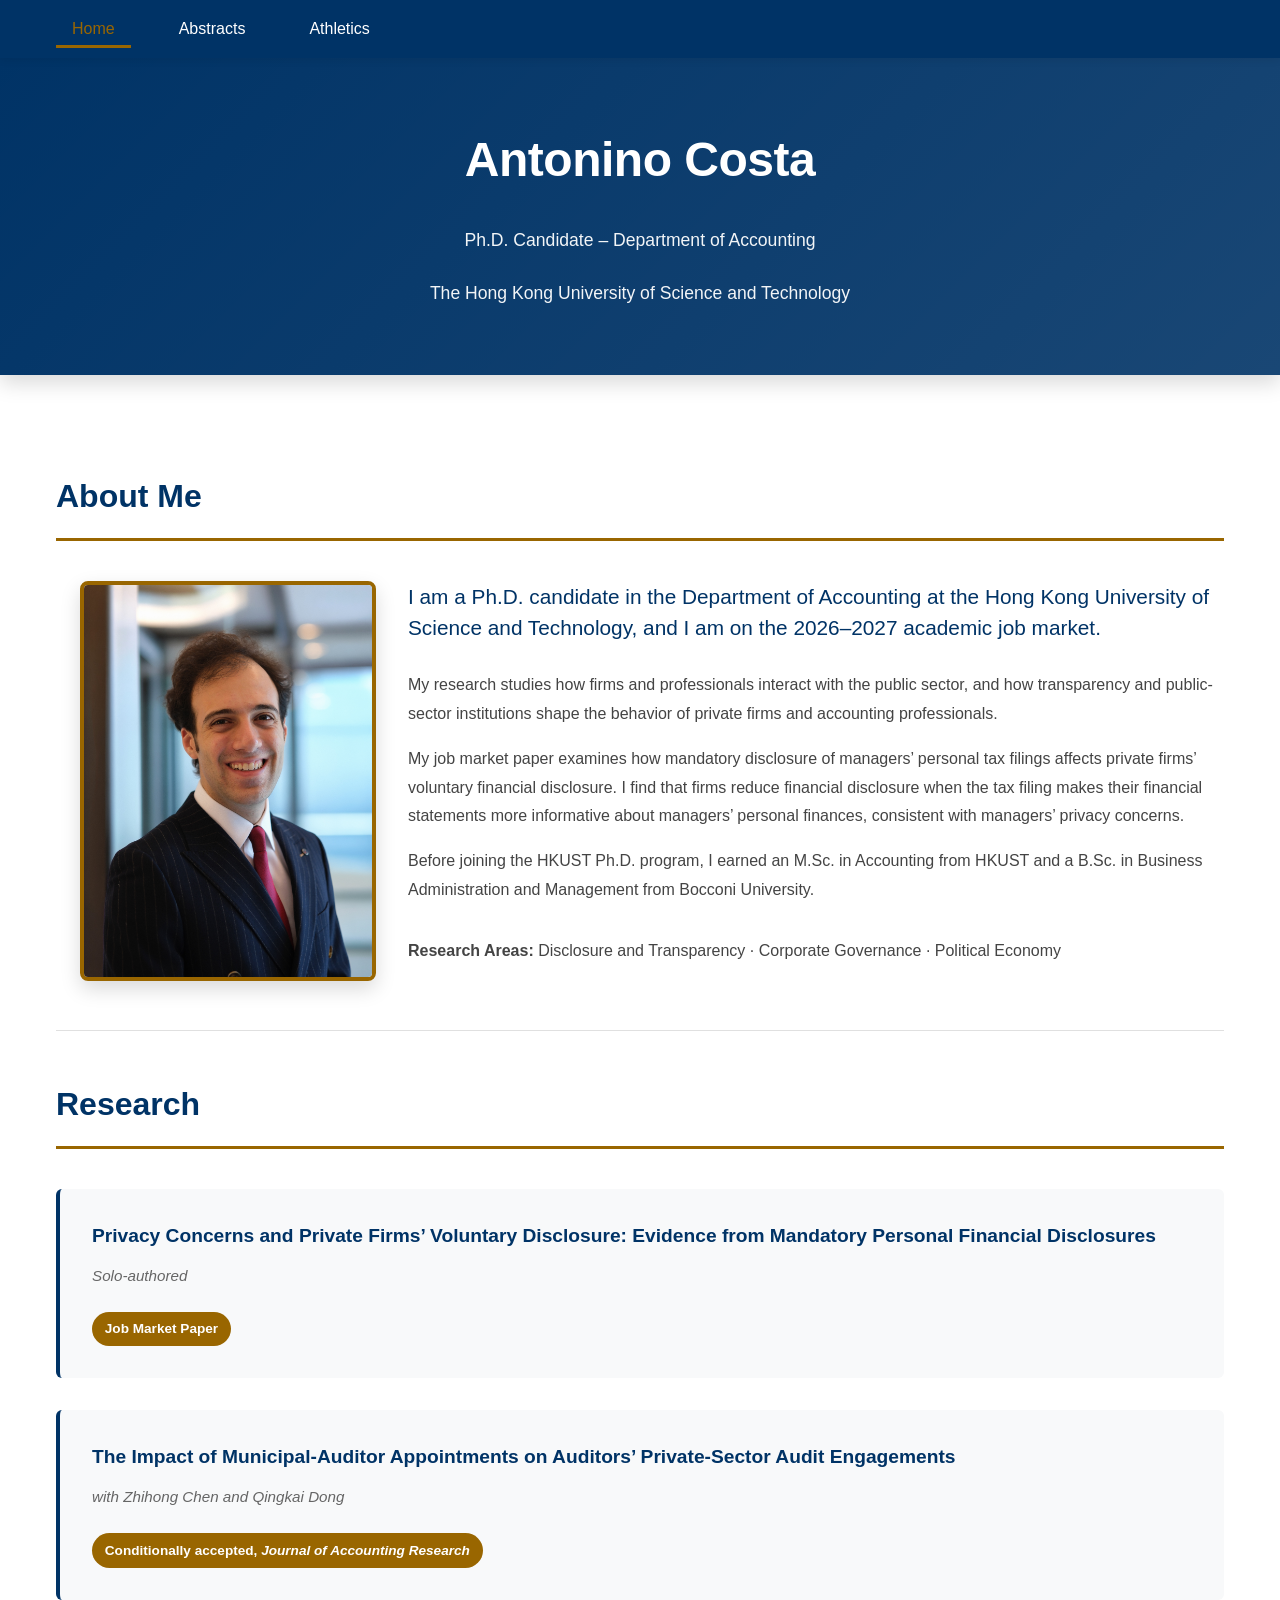
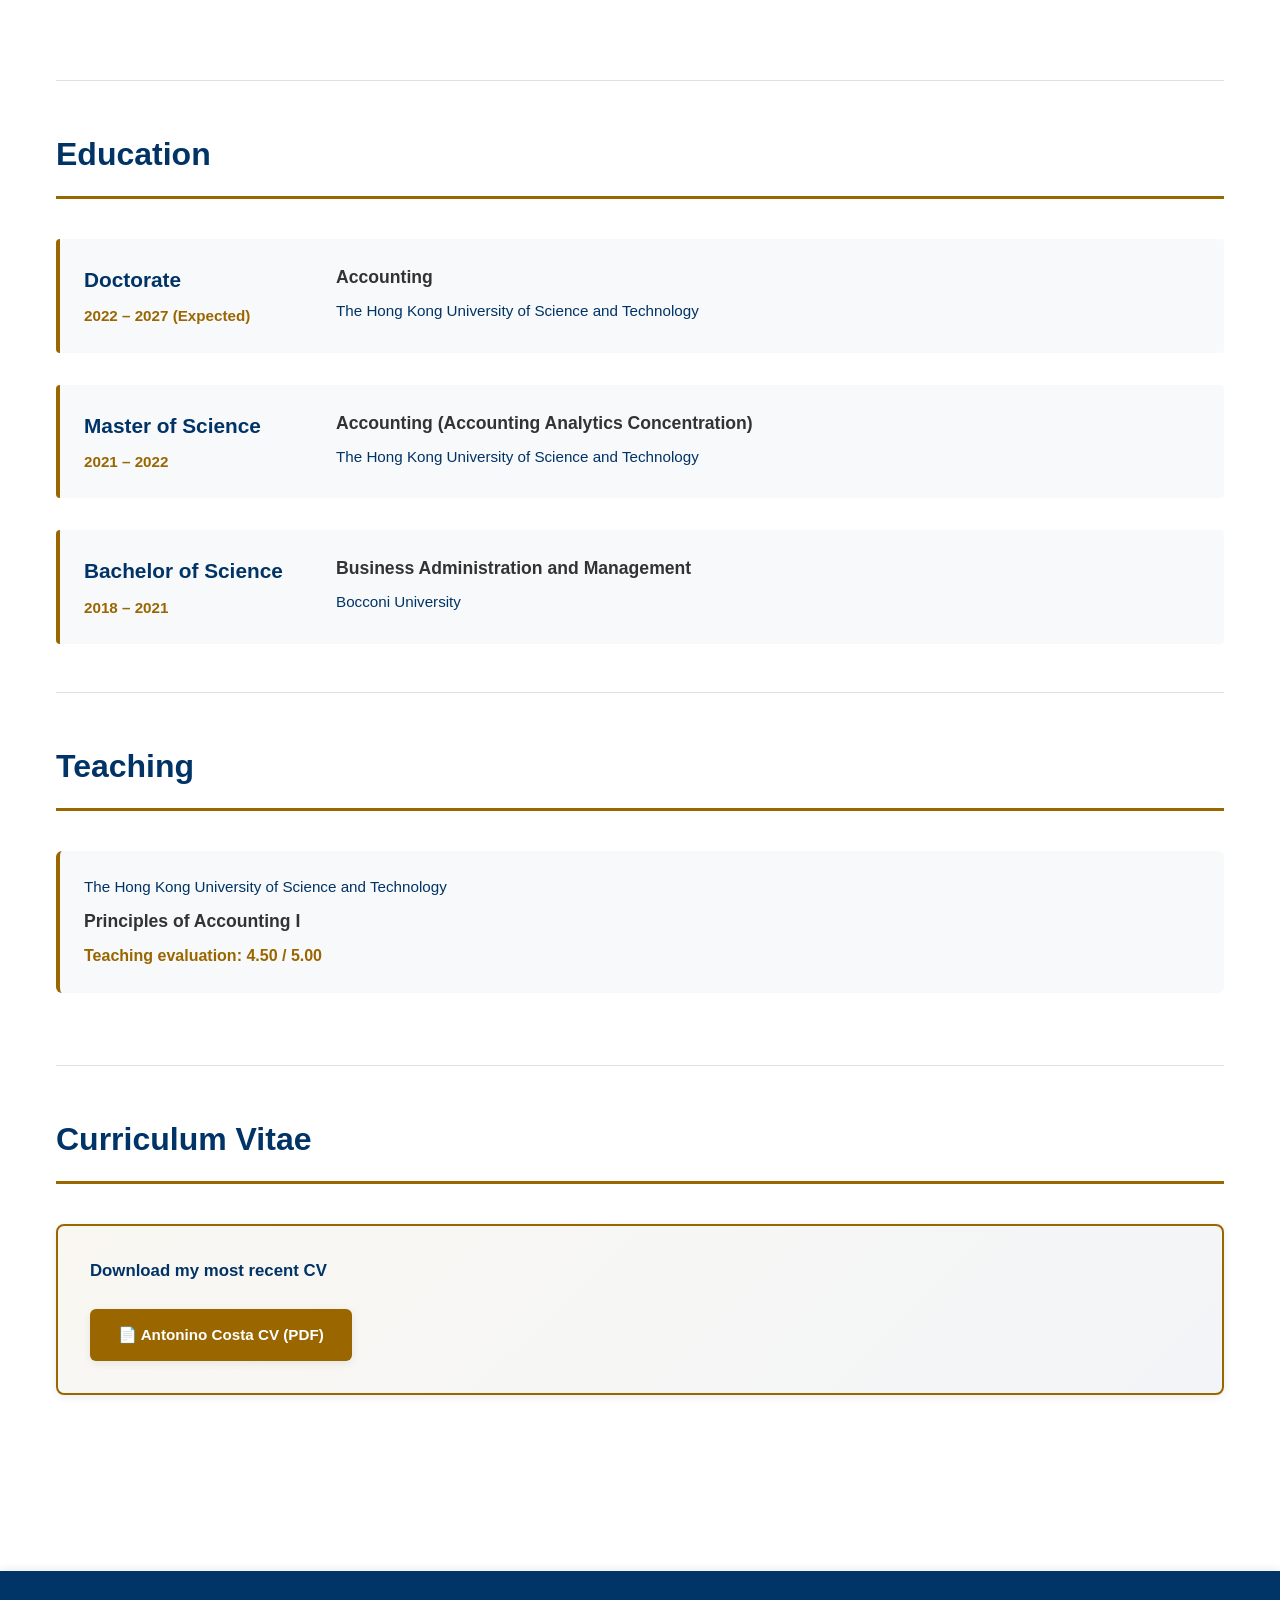
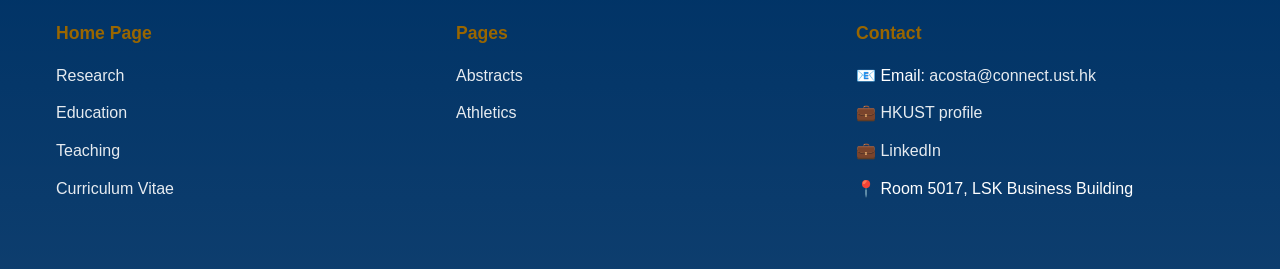
==== commit 91b45152: "update cv" ====
--- a/index.html
+++ b/index.html
@@ -93,7 +93,7 @@
 
                 <div class="research-item">
                     <h3 class="research-title">
-                        <a href="pages/abstracts.html#pfd-disclosure">Privacy Concerns and Private Firms' Voluntary Disclosure: Evidence from Mandatory Personal Financial Disclosures</a>
+                        <a href="pages/abstracts.html#pfd-disclosure">Privacy Concerns and Private Firms&rsquo; Voluntary Disclosure: Evidence from Mandatory Personal Financial Disclosures</a>
                     </h3>
                     <p class="research-authors">Solo-authored</p>
                     <span class="research-status published jmp">Job Market Paper</span>
@@ -101,7 +101,7 @@
 
                 <div class="research-item">
                     <h3 class="research-title">
-                        <a href="pages/abstracts.html#municipal-auditors">The Impact of Municipal-Auditor Appointments on Auditors' Private-Sector Audit Engagements</a>
+                        <a href="pages/abstracts.html#municipal-auditors">The Impact of Municipal-Auditor Appointments on Auditors&rsquo; Private-Sector Audit Engagements</a>
                     </h3>
                     <p class="research-authors">with Zhihong Chen and Qingkai Dong</p>
                     <span class="research-status published">Conditionally accepted, <em>Journal of Accounting Research</em></span>
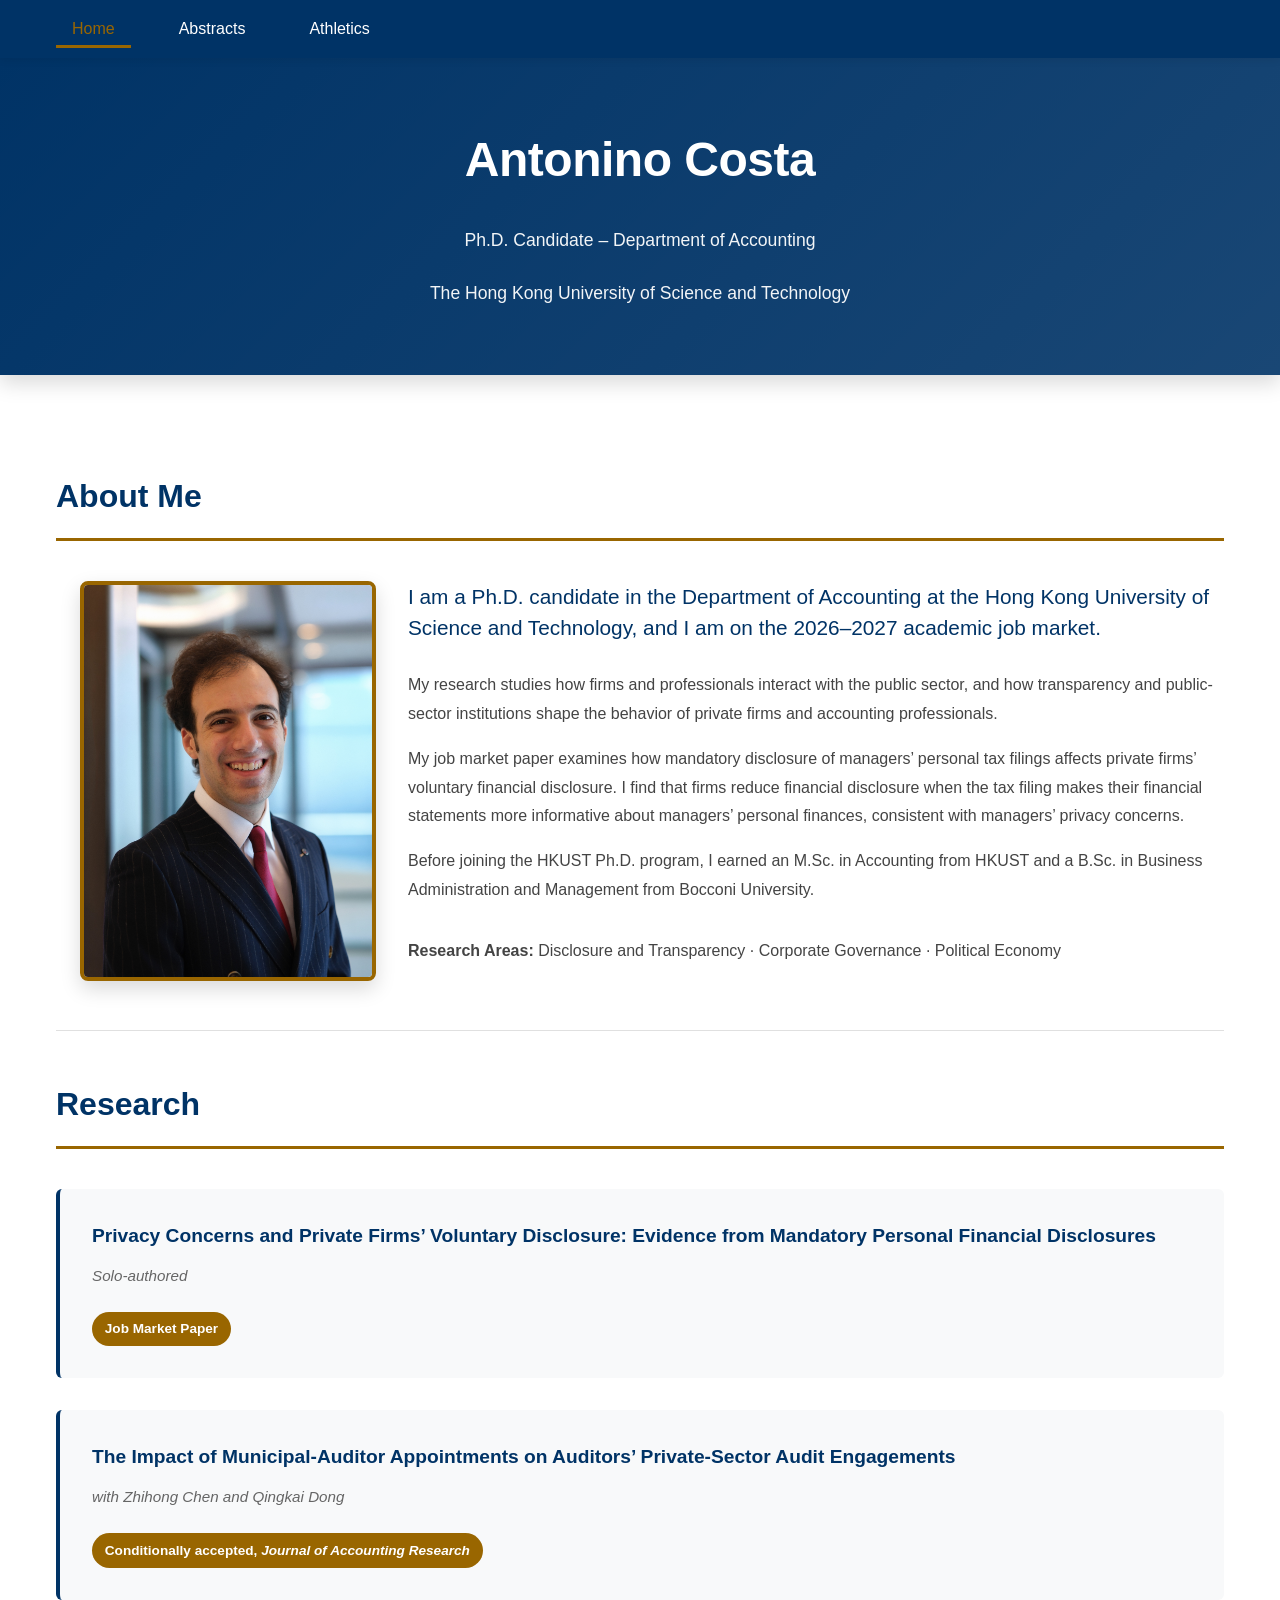
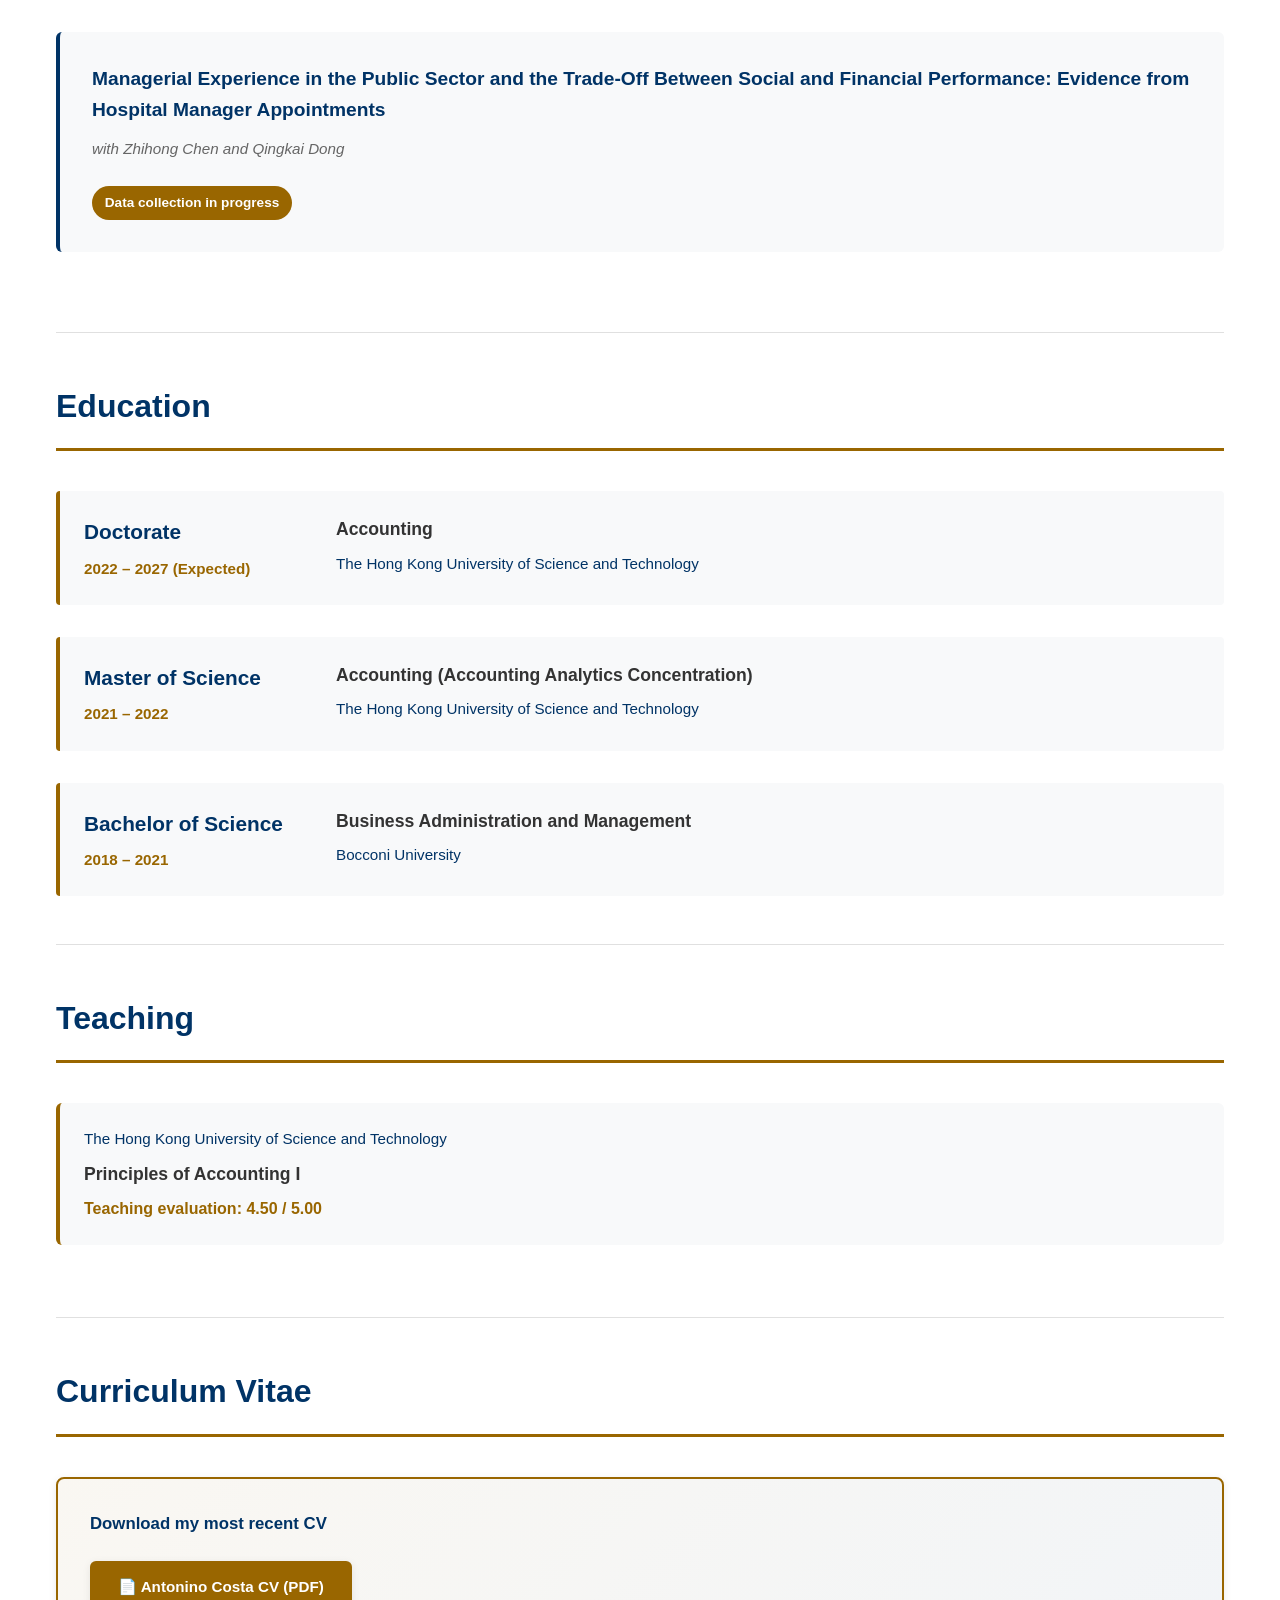
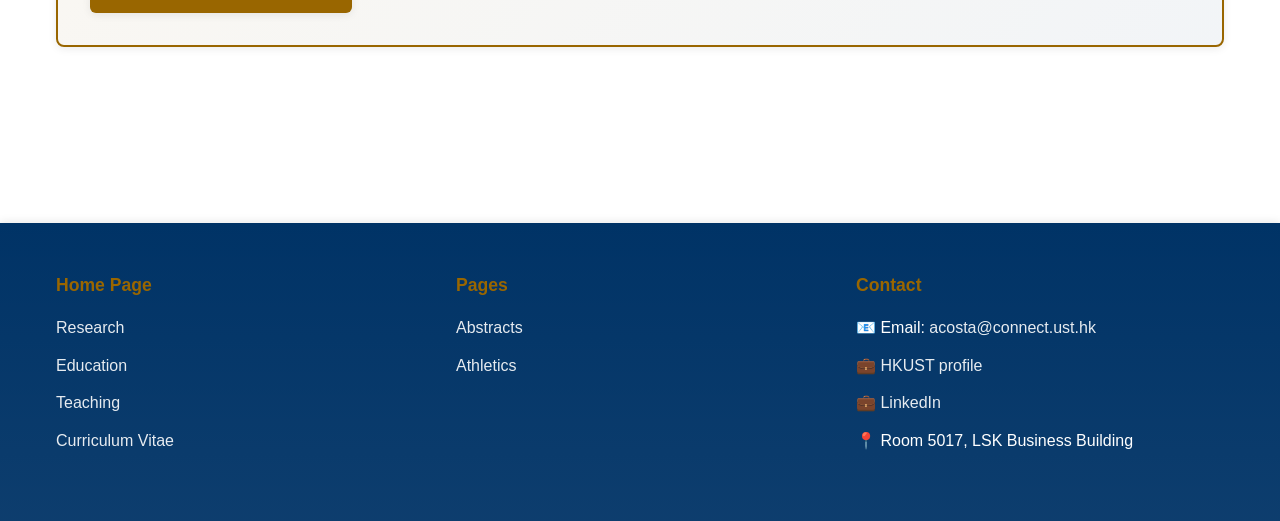
==== commit c53f5006: "add hospitals" ====
--- a/index.html
+++ b/index.html
@@ -106,6 +106,14 @@
                     <p class="research-authors">with Zhihong Chen and Qingkai Dong</p>
                     <span class="research-status published">Conditionally accepted, <em>Journal of Accounting Research</em></span>
                 </div>
+
+                <div class="research-item">
+                    <h3 class="research-title">
+                        <a href="pages/abstracts.html#hospitals">Managerial Experience in the Public Sector and the Trade-Off Between Social and Financial Performance: Evidence from Hospital Manager Appointments</a>
+                    </h3>
+                    <p class="research-authors">with Zhihong Chen and Qingkai Dong</p>
+                    <span class="research-status published">Data collection in progress</span>
+                </div>
             </section>
 
             <!-- Education Section -->
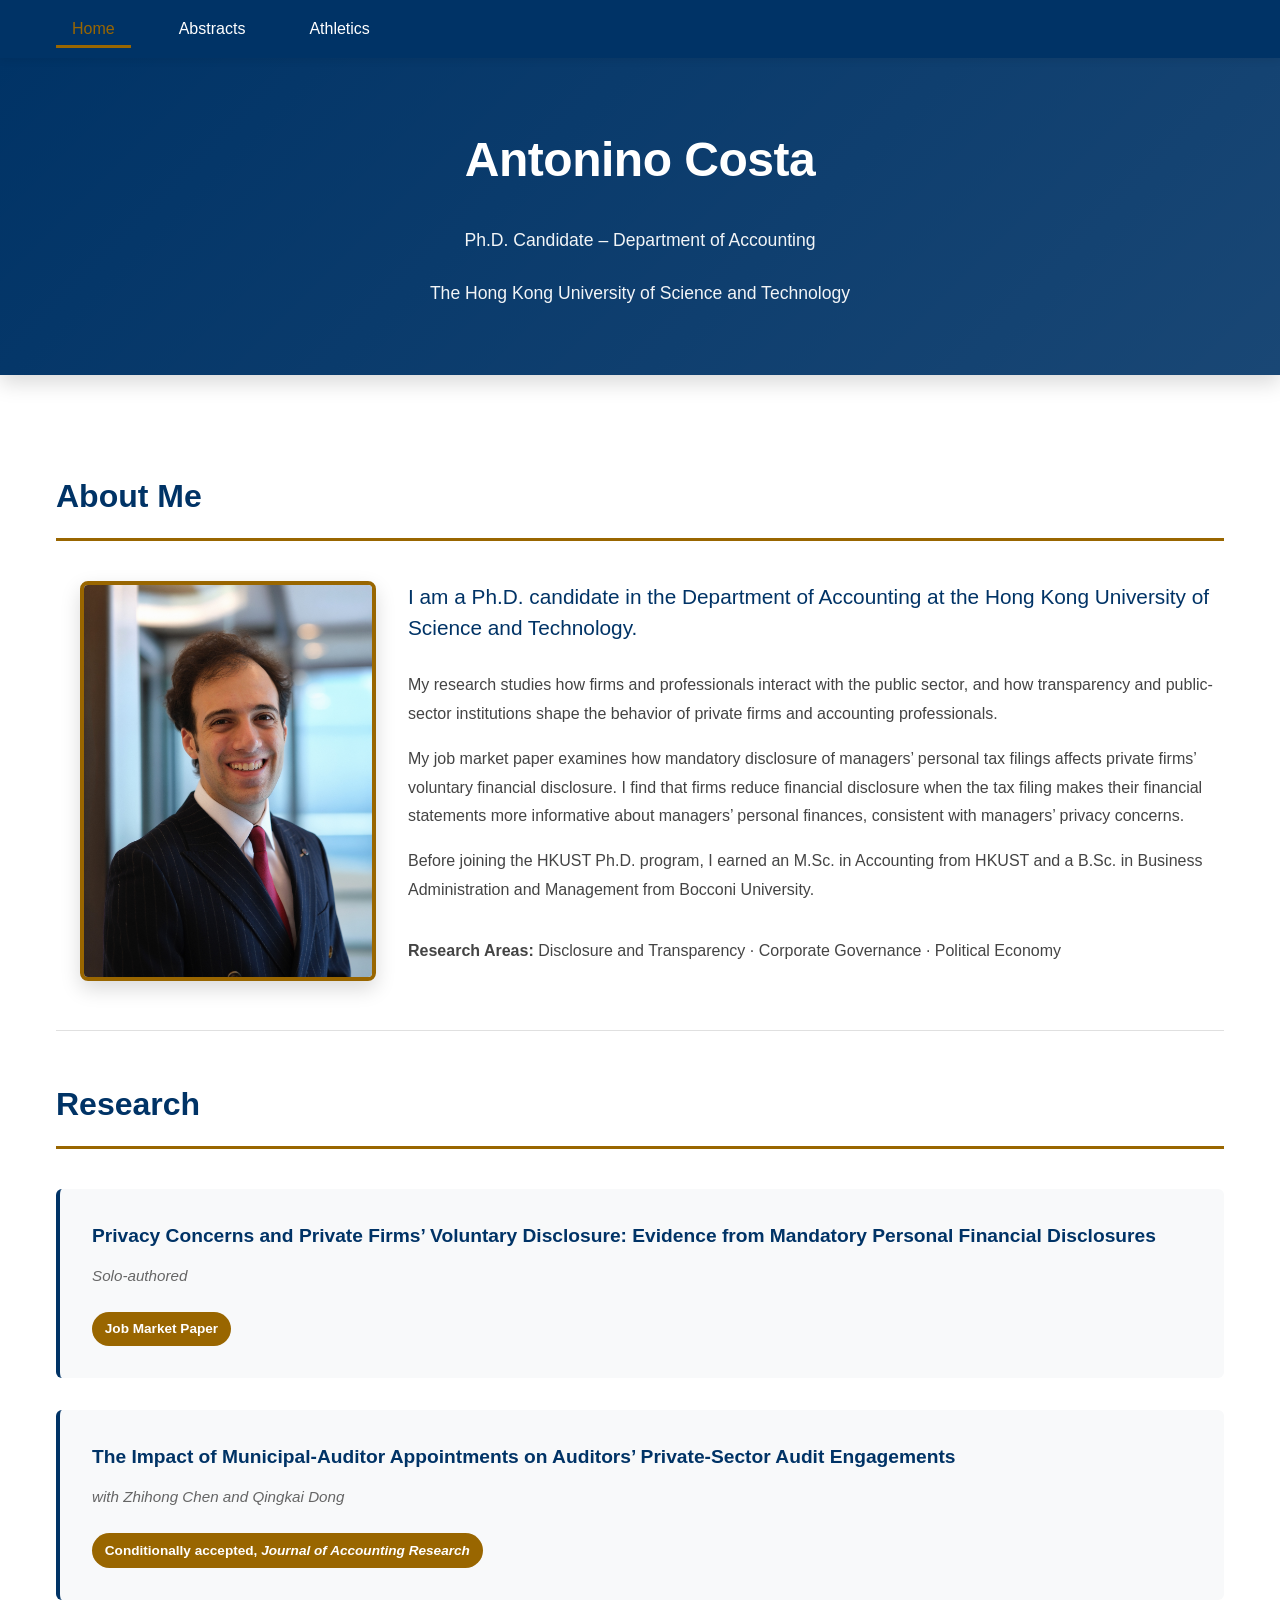
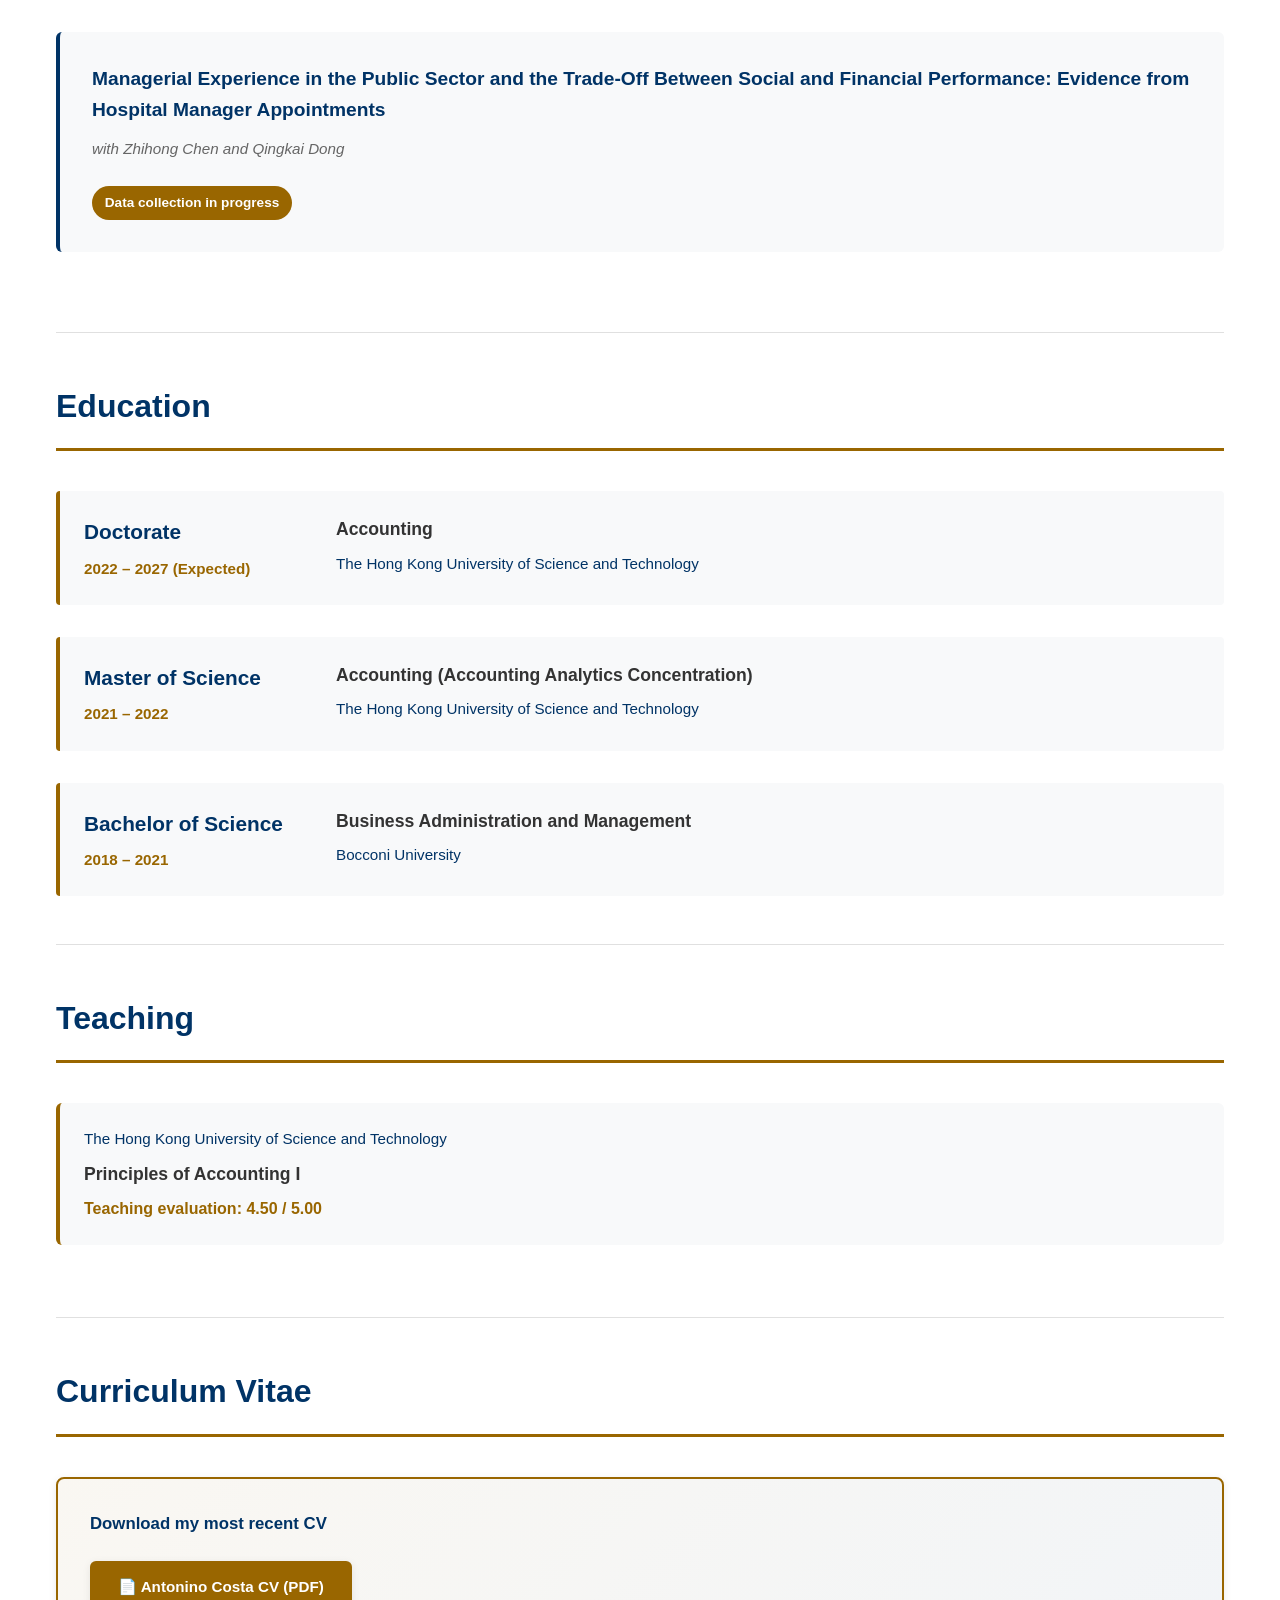
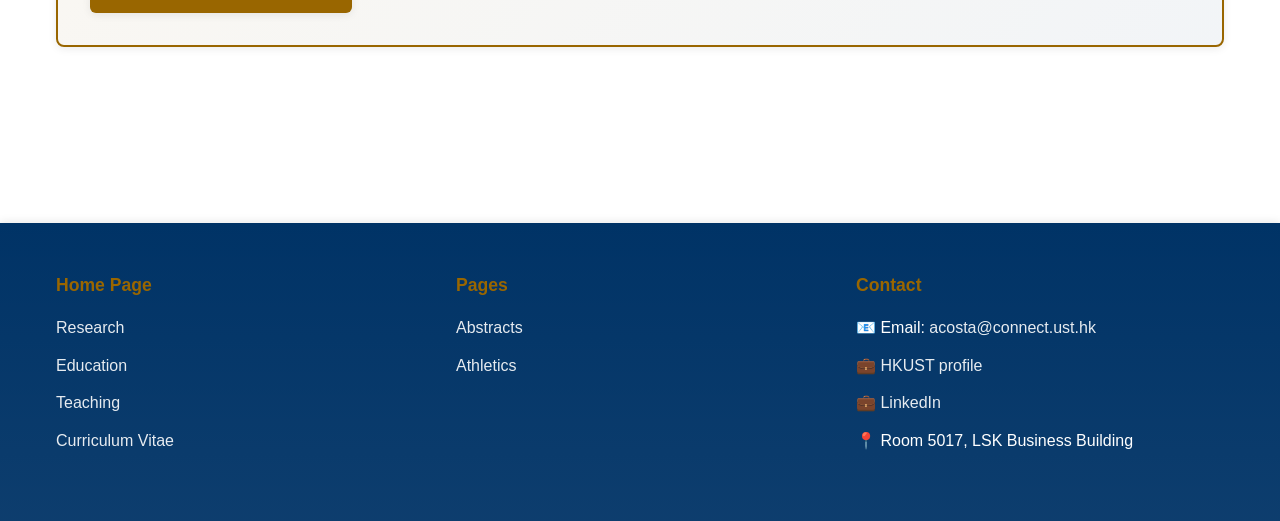
==== commit 8e044cfd: "remove job market" ====
--- a/index.html
+++ b/index.html
@@ -68,7 +68,7 @@
                         <img src="assets/profile.JPG" alt="Antonino Costa" class="about-image">
                     </div>
                     <div class="col col-md-6 about-text">
-                        <p class="lead">I am a Ph.D. candidate in the Department of Accounting at the Hong Kong University of Science and Technology, and I am on the 2026&ndash;2027 academic job market.</p>
+                        <p class="lead">I am a Ph.D. candidate in the Department of Accounting at the Hong Kong University of Science and Technology.</p>
 
                         <p>My research studies how firms and professionals interact with the public sector, and how transparency and public-sector institutions shape the behavior of private firms and accounting professionals.</p>
 
